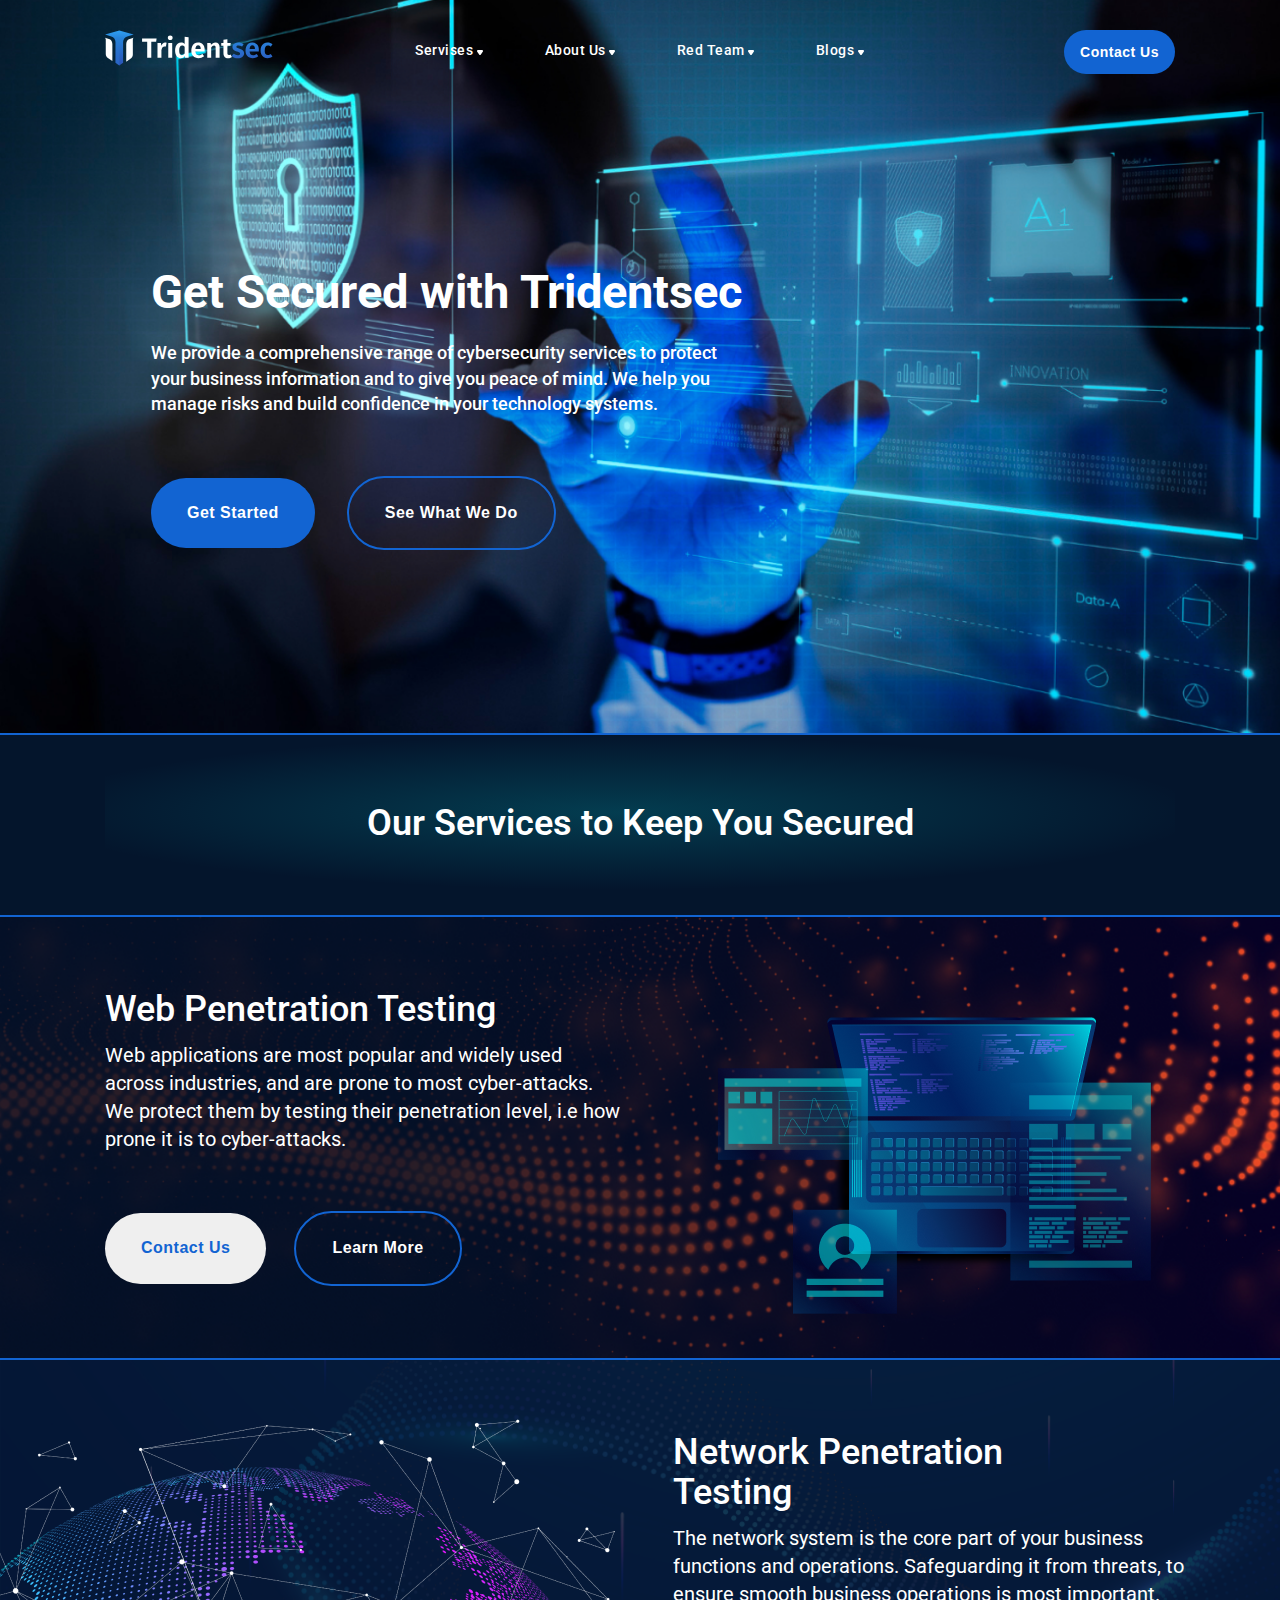
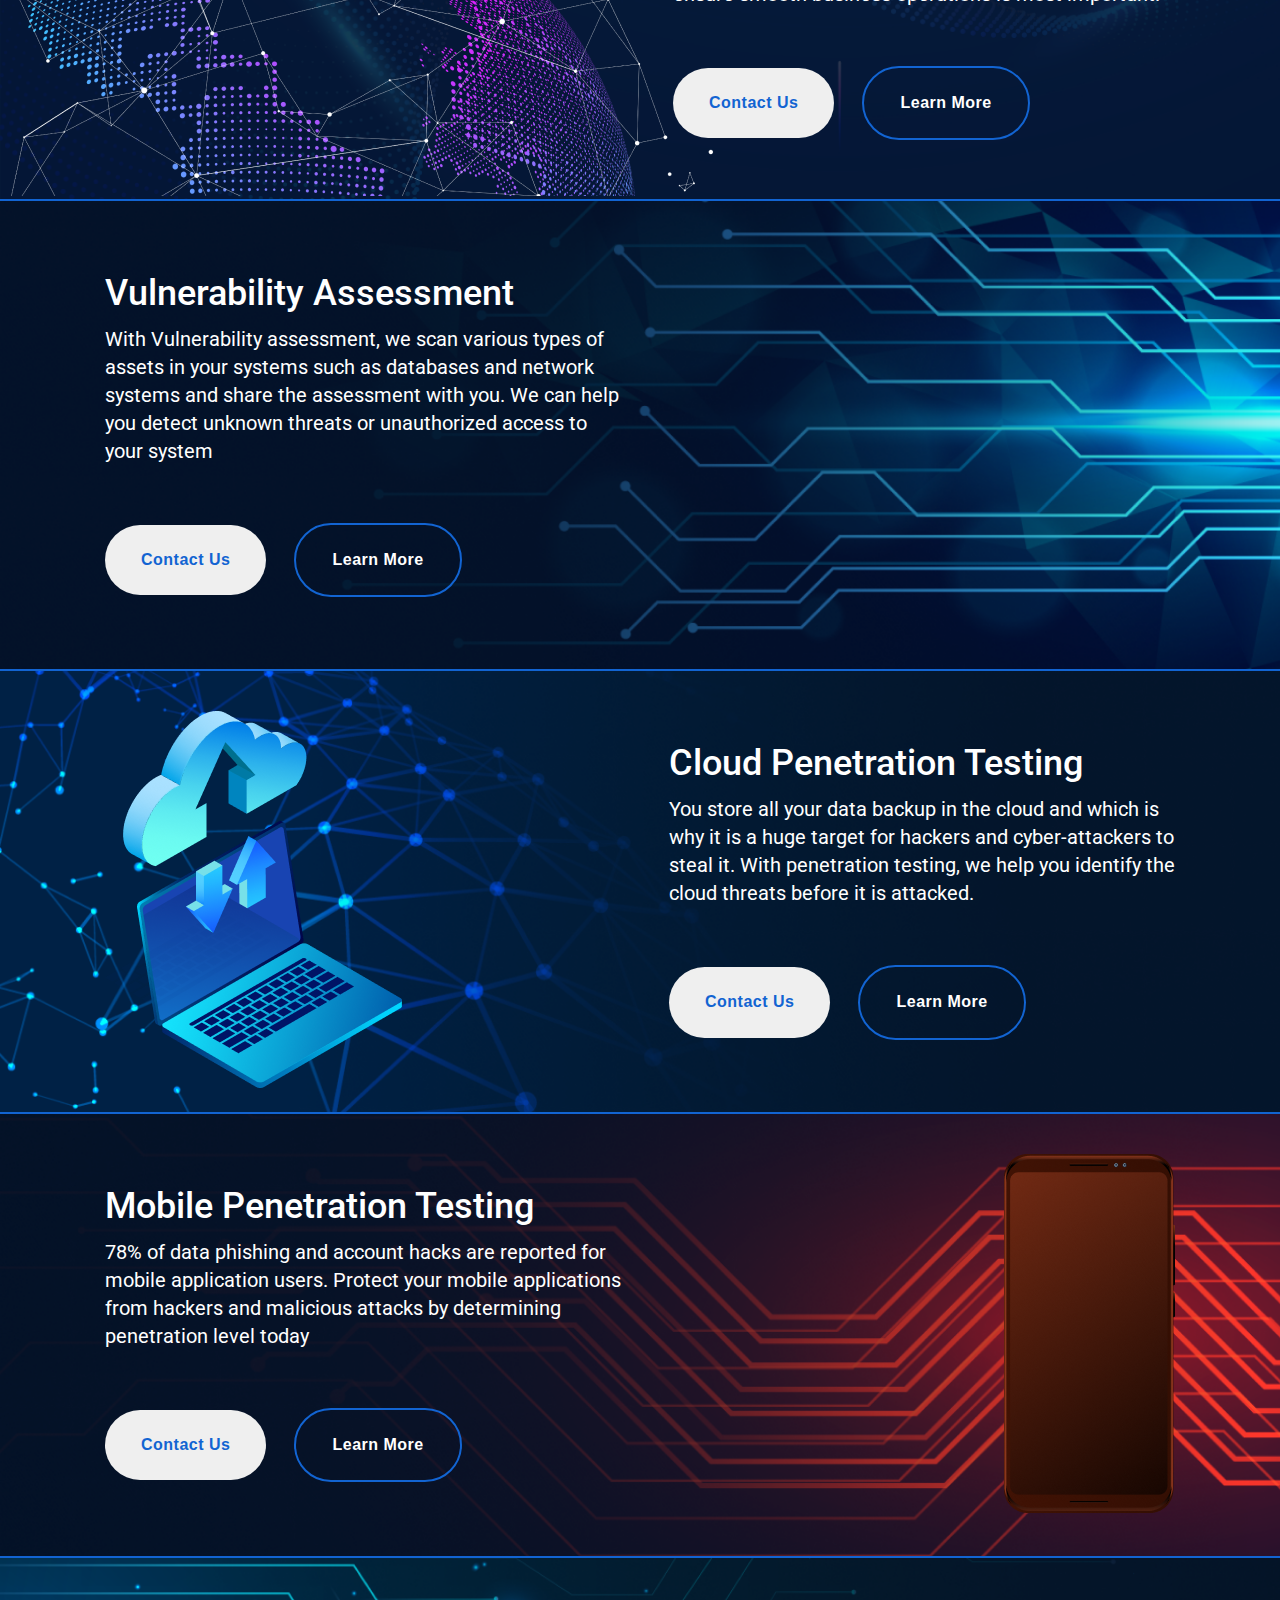
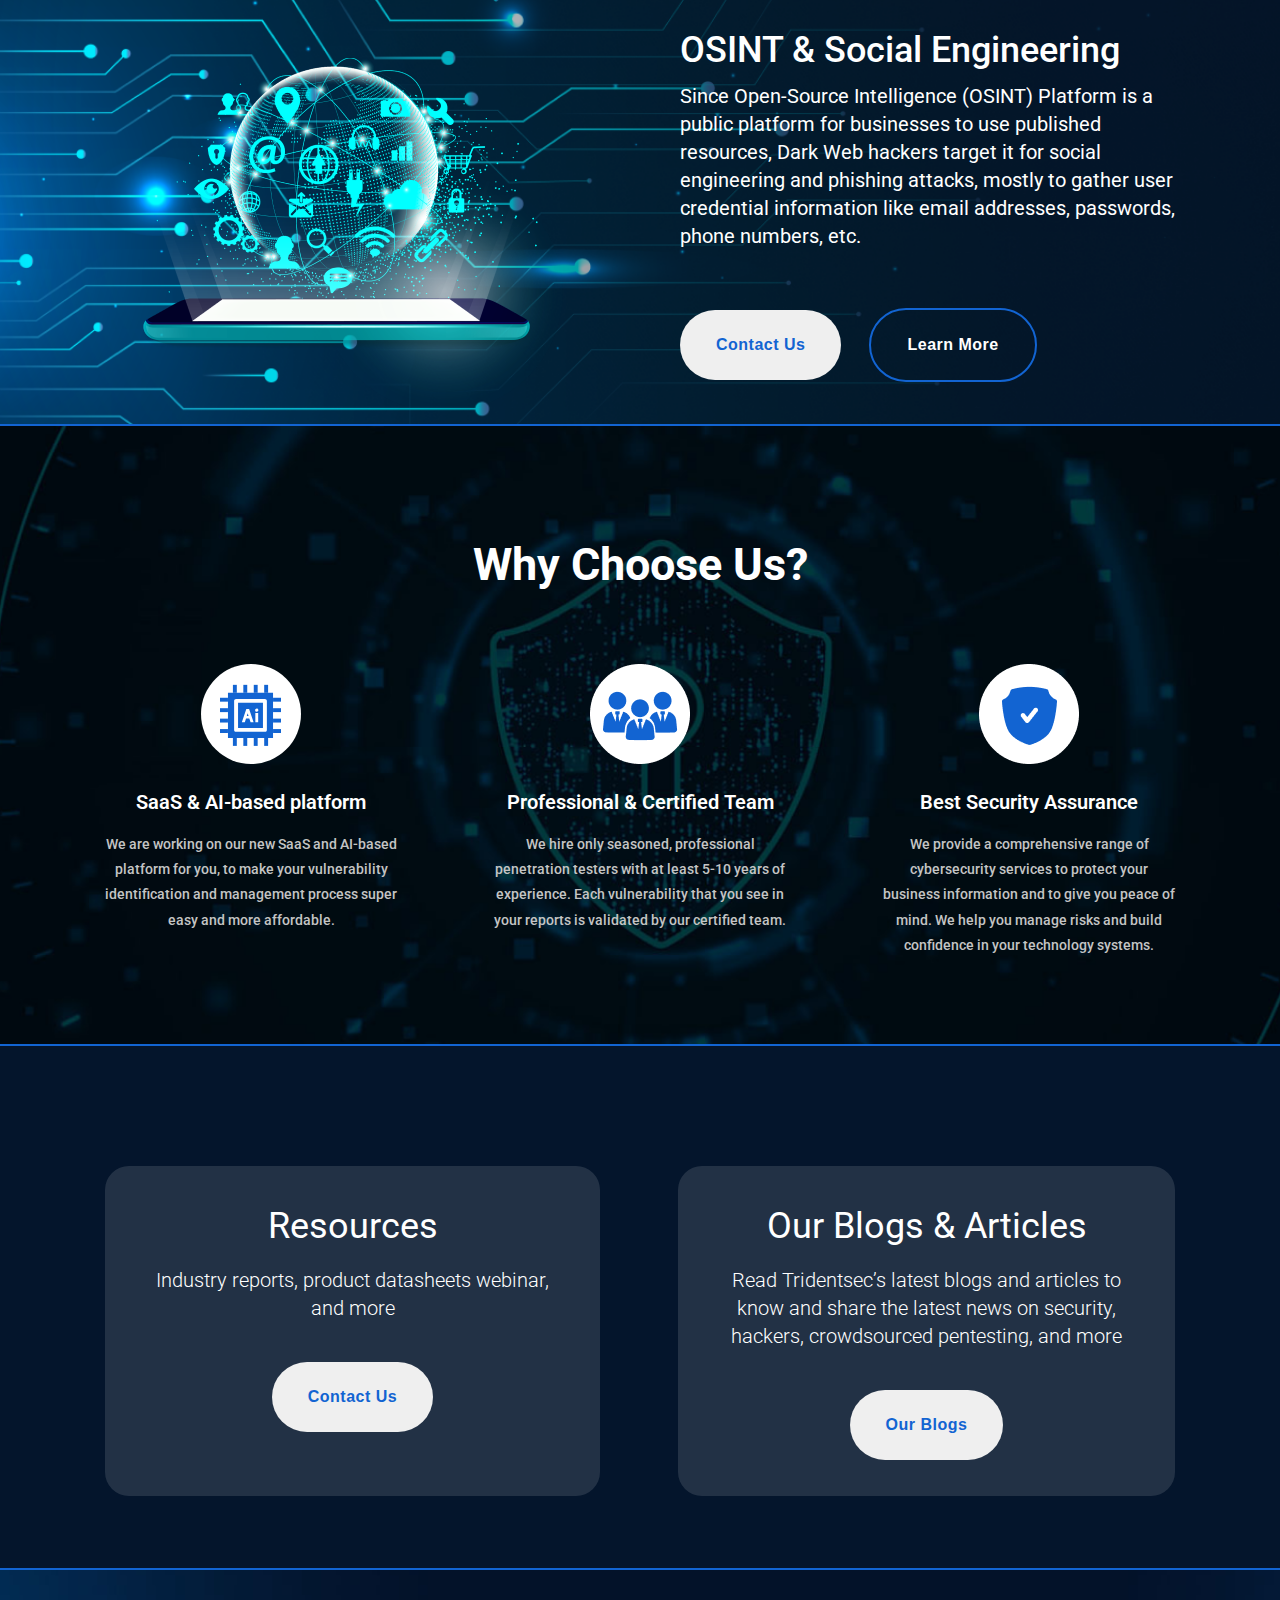
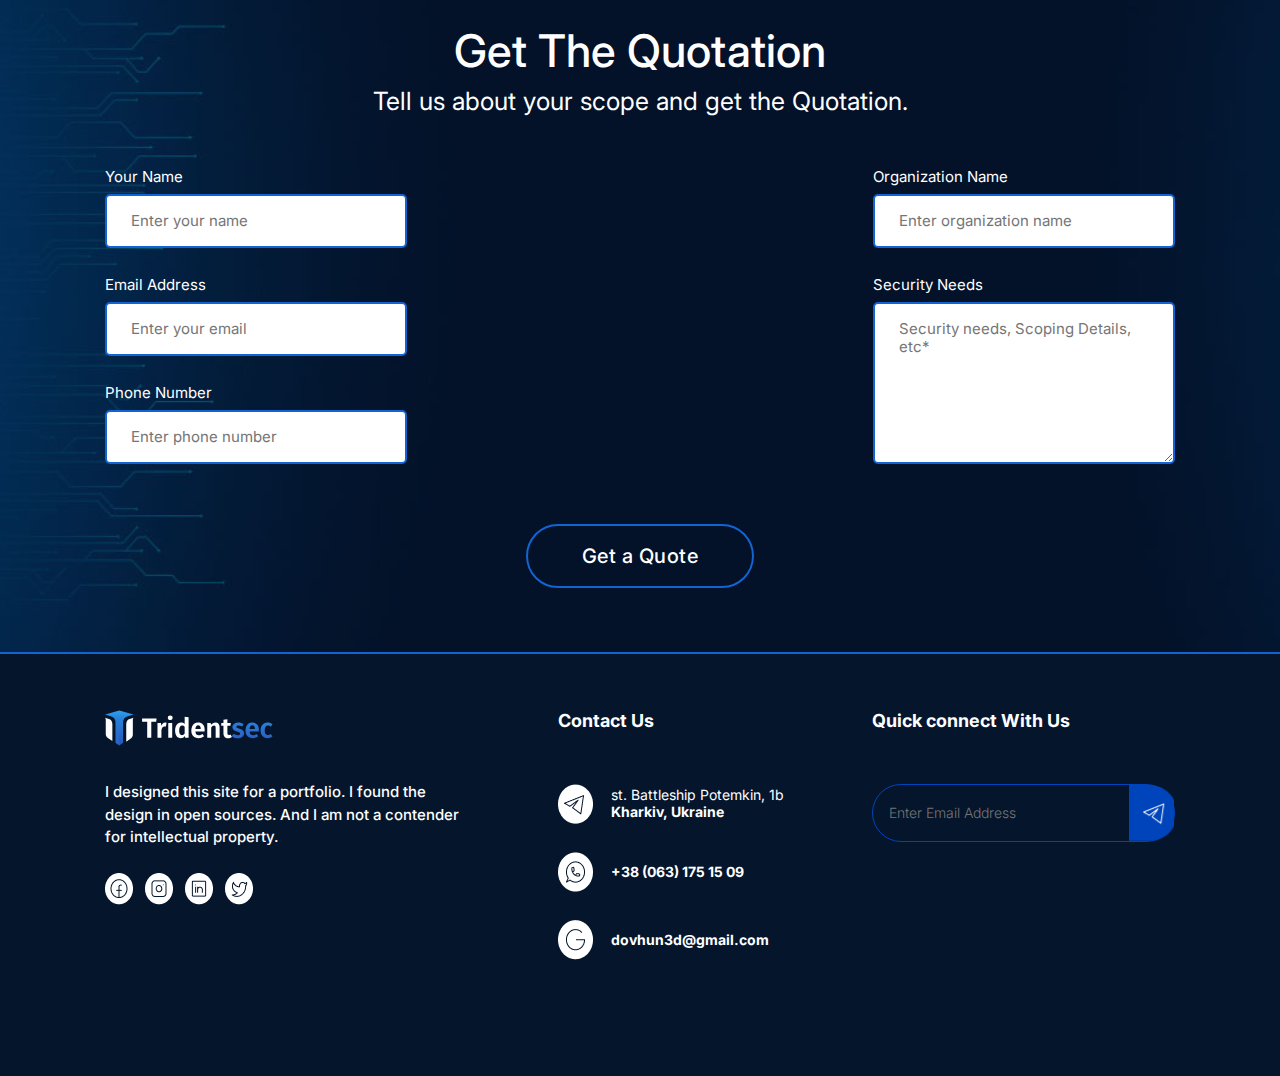
==== index.html @ fb64bbf9 "Add site" ====
<!DOCTYPE html>
<html lang="en">
<head>
    <meta charset="UTF-8">
    <meta http-equiv="X-UA-Compatible" content="IE=edge">
    <meta name="viewport" content="width=device-width, initial-scale=1.0">
    <link rel="preconnect" href="https://fonts.googleapis.com">
    <link rel="preconnect" href="https://fonts.gstatic.com" crossorigin>
    <link href="https://fonts.googleapis.com/css2?family=Inter:wght@500;600;700&family=Roboto:wght@300;400;500&display=swap" rel="stylesheet">    <link rel="stylesheet" href="/css/reset.css">
    <link rel="stylesheet" href="/css/styles.css">
    <title>Tridentsec.io</title>
</head>
<body>
    
    <!-- Maine page container -->
    <section class="main">

        <!-- Header container -->

        <header>

            <!-- logo -->

            <div class="wrapper">

                <a href="/index.html"><img src="/img/logo.svg" alt="logo" class="logo-style"></a>

            </div>

            <!-- Navigation menu -->

            <nav class="navigation">

                        
                <div class="dropdown-container">

                    <a href=" " class="nav-but">Servises
                        <img class="icon-nav" src="/img/icon-nav.svg" alt="icon-nav">
                    </a>

                    <div class="dropdown-menu">

                        <a href="/pages/servises/web-penetration-testing.html">Web Penetration Testing</a>

                        <a href="/pages/servises/mobile-penetration-testing.html">Mobile Penetration Testing</a>

                        <a href="/pages/servises/network-penetration-testing.html">Network Penetration Testing</a>

                        <a href="/pages/servises/cloud-penetration-testing.html">Cloud Penetration Testing</a>
                        
                        <a href="/pages/servises/vulnerability-assessment.html">Vulnerability Assessment</a>

                        <a href="/pages/servises/osint-social-engineering.html">OSINT & Social Engineering</a>

                    </div>

                </div>
                
                <a href="/pages/aboutus.html" class="nav-but">About Us
                    <img src="/img/icon-nav.svg" alt="icon-nav">
                </a>

                <a href="" class="nav-but">Red Team
                    <img src="/img/icon-nav.svg" alt="icon-nav">
                </a>

                <a href="/pages/blog.html" class="nav-but">Blogs
                    <img src="/img/icon-nav.svg" alt="icon-nav">
                </a>

            </nav>

            <!-- Button to connection -->

            <div class="button-header-container">

                <a href="#contact-us"><button class="button-header">Contact Us</button></a>

            </div>    

        </header>


        <!-- Container description + CTO -->

        <div class="main-description-container">

            <h2 class="main-description-title">Get Secured with Tridentsec</h2>

            <p class="main-description">We provide a comprehensive range of cybersecurity services to protect

                <br>

                your business information and to give you peace of mind. We help you

                <br>

                manage risks and build confidence in your technology systems.

            </p>

            <div class="main-description-container-cto">

                <a href="#contact-us"><button class="but-getstarted">Get Started</button></a>

                <a href="/pages/aboutus.html"><button class="but-seeus">See What We Do</button></a>

            </div>

        </div>

    </section>

    <!-- Section with Our Servises -->

    <section class="our-servises">

        <div class="our-servises-title-conteiner">

            <h2 class="our-servises-title">Our Services to Keep You Secured</h2>

        </div>

        <!-- Section about Web Penitration -->

        <div class="os-webpenetration">

            <div class="wp-container">

                <h2 class="wp-title">Web Penetration Testing</h2>

                <p class="wp-description">

                    Web applications are most popular and widely used
                    
                    <br>
                    
                    across industries, and are prone to most cyber-attacks.
                    
                    <br>

                    We protect them by testing their penetration level, i.e how
                    
                    <br>
                    
                    prone it is to cyber-attacks.


                </p>

                <div class="os-buttons">

                    <a href="#contact-us"><button class="os-but-contactus">Contact Us</button></a>
 
                    <a href="/pages/servises/web-penetration-testing.html"><button class="os-but-learnmore">Learn More</button></a>

                </div>

                <div class="wp-image">

                    <img src="/img/wp-image.png" alt="computer">

                </div>

            </div>

        </div>

        <!-- Section about Net Penitration (NP) -->
        <div class="np-section">

            <div class="np-conteiner">

                <div class="np-image">

                    <img src="/img/np-image.png" alt="ciber earth">
    
                </div>

                <div class="np-title-description-but">

                    <h2 class="np-title">Network Penetration <br> Testing</h2>

                    <p class="np-description">

                        The network system is the core part of your business
                        
                        <br>
                        
                        functions and operations. Safeguarding it from threats, to
                        
                        <br>
                        
                        ensure smooth business operations is most important.
                    </p>

                    <div class="os-buttons">

                        <a href="#contact-us"><button class="os-but-contactus">Contact Us</button></a>
    
                        <a href="/pages/servises/network-penetration-testing.html"><button class="os-but-learnmore">Learn More</button></a>

                    </div>
                </div>

            </div>

        </div>

        <!-- Section about Vulnerability Assessment (VA) -->
        <div class="va-section">

            <div class="va-container">

                <div class="va-title-description-but">

                    <h2 class="va-title np-title">Vulnerability Assessment</h2>

                    <p class="va-description np-description">With Vulnerability assessment, we scan various types of
                        
                        <br>
                        
                        assets in your systems such as databases and network
                        
                        <br>
                        
                        systems and share the assessment with you. We can help
                        
                        <br>
                        
                        you detect unknown threats or unauthorized access to
                        
                        <br> your system
                    
                    </p>

                    <div class="os-buttons">

                        <a href="#contact-us"><button class="os-but-contactus">Contact Us</button></a>
    
                        <a href="/pages/servises/vulnerability-assessment.html"><button class="os-but-learnmore">Learn More</button></a>

                    </div>

                </div>

            </div>

        </div>

        <!-- Section about Cloud Penetration Testing (CPT) -->
        <div class="cpt-section">

            <div class="cpt-container">

                <div class="cpt-image">

                    <img src="/img/cpt-image.png" alt="computer">

                </div>

                <div class="cpt-title-description-but">

                    <h2 class="np-title">Cloud Penetration Testing</h2>

                    <p class="np-description">You store all your data backup in the cloud and which is
                        
                        <br>
                        
                        why it is a huge target for hackers and cyber-attackers to
                        
                        <br>
                        
                        steal it. With penetration testing, we help you identify the
                        
                        <br>
                        
                        cloud threats before it is attacked.</p>

                    <div class="os-buttons">

                        <a href="#contact-us"><button class="os-but-contactus">Contact Us</button></a>
    
                        <a href="/pages/servises/cloud-penetration-testing.html"><button class="os-but-learnmore">Learn More</button></a>

                    </div>

                </div>

            </div>

        </div>

        <!-- Section about Mobile Penetration Testing (MPT) -->
        <div class="mpt-section">

            <div class="mpt-container">

                <div class="mpt-title-description-but">

                    <h2 class="np-title">Mobile Penetration Testing</h2>

                    <p class="np-description">78% of data phishing and account hacks are reported for
                        
                        <br>
                        
                        mobile application users. Protect your mobile applications
                        
                        <br>
                        
                        from hackers and malicious attacks by determining
                        
                        <br>
                        
                        penetration level today
                    
                    </p>

                    <div class="os-buttons">

                        <a href="#contact-us"><button class="os-but-contactus">Contact Us</button></a>
    
                        <a href="/pages/servises/mobile-penetration-testing.html"><button class="os-but-learnmore">Learn More</button></a>

                    </div>

                </div>

                <div class="mpt-image">

                    <img src="/img/mpt-image.png" alt="mobile-phone">

                </div>

            </div>

        </div>

        <!-- Section about OSINT & Social Engineering (OSE) -->
        <div class="ose-section">

            <div class="ose-container">

                <div class="ose-image">

                    <img src="/img/ose-image.png" alt="computer-with-ciber-earth">

                </div>

                <div class="ose-title-description-but">

                    <h2 class="np-title">OSINT & Social Engineering</h2>

                    <p class="np-description">Since Open-Source Intelligence (OSINT) Platform is a
                        
                        <br>
                        
                        public platform for businesses to use published
                        
                        <br>
                        
                        resources, Dark Web hackers target it for social
                        
                        <br>
                        
                        engineering and phishing attacks, mostly to gather user
                        
                        <br>
                        
                        credential information like email addresses, passwords,
                        
                        <br>
                        
                        phone numbers, etc.
                    
                    </p>

                    <div class="os-buttons">

                        <a href="#contact-us"><button class="os-but-contactus">Contact Us</button></a>
    
                        <a href="/pages/servises/osint-social-engineering.html"><button class="os-but-learnmore">Learn More</button></a>

                    </div>

                </div>

            </div>

        </div>

        <!-- Section about Why Choose Us? (WCU) -->
        <div class="wcu-section">

            <div class="wcu-title-container">

                <div class="wcu-main-title-container">

                    <h2 class="wcu-title">Why Choose Us?</h2>

                </div>

            </div>

            <div class="wcu-description-container">

                <div class="why-container">

                    <img class="why-image" src="/img/sap-image.svg" alt="chip">

                    <h3 class="why-title">SaaS & AI-based platform</h3>

                    <p class="why-description">We are working on our new SaaS and AI-based
                        
                        <br>
                        
                        platform for you, to make your vulnerability
                        
                        <br>
                        
                        identification and management process super
                        
                        <br>
                        
                        easy and more affordable.
                    
                    </p>

                </div>

                <div class="why-container">

                    <img class="why-image" src="/img/pct-image.png" alt="people">

                    <h3 class="why-title">Professional & Certified Team</h3>

                    <p class="why-description">We hire only seasoned, professional
                        
                        <br>
                        
                        penetration testers with at least 5-10 years of
                        
                        <br>
                        
                        experience. Each vulnerability that you see in
                        
                        <br>
                        
                        your reports is validated by our certified team.
                    
                    </p>

                </div>

                <div class="why-container">

                    <img class="why-image" src="/img/bsa-image.png" alt="shield">

                    <h3 class="why-title">Best Security Assurance</h3>

                    <p class="why-description">We provide a comprehensive range of
                        
                        <br>
                        
                        cybersecurity services to protect your
                        
                        <br>
                        
                        business information and to give you peace of
                        
                        <br> mind. We help you manage risks and build
                        
                        <br>
                        
                        confidence in your technology systems.
                    
                    </p>

                </div>

            </div>

        </div>

        <!-- Section with Resources and Our Blogs & Articles (RO) -->
        <div class="section-with-ro">

            <div class="resourse-container">

                <h3 class="resource-title">Resources</h3>

                <p class="resource-description">
                    
                    Industry reports, product datasheets webinar,
                    
                    <br>
                    
                    and more
                
                </p>

                <a href="#contact-us"><button class="resource-but">Contact Us</button></a>

            </div>

            <div class="blog-container">

                <h3 class="resource-title">Our Blogs & Articles</h3>

                <p class="resource-description">
                    
                    Read Tridentsec’s latest blogs and articles to
                    
                    <br>
                    
                    know and share the latest news on security,
                    
                    <br>
                    
                    hackers, crowdsourced pentesting, and more
                
                </p>

                <a href="/pages/blog.html"><button class="resource-but">Our Blogs</button></a>

            </div>

        </div>

        <!-- Section sixth (with title and form) -->
        <div class="sixth-page" id="contact-us">

            <div class="title-form-container">

                <div class="title-description-container">

                    <h2 class="title-sixth-page">Get The Quotation</h2>

                    <p class="description-sixth-page">

                        Tell us about your scope and get the Quotation.

                    </p>

                </div>

                <form action="#" class="form-container">

                    <div class="column-container">

                        <div class="input-container">

                            <label for="name">Your Name</label>

                            <input class="input-form" type="text" id="name" placeholder="Enter your name">

                        </div>

                        <div class="input-container">
                            
                            <label for="email">Email Address</label>

                            <input class="input-form" type="email" id="email" placeholder="Enter your email">

                        </div>

                        <div class="input-container">
                            
                            <label for="phone">Phone Number</label>

                            <input class="input-form" type="tel" id="phone" placeholder="Enter phone number">

                        </div>

                    </div>

                    <div class="column-container">

                        <div class="input-container">

                            <label for="name-organization">Organization Name </label>

                            <input class="input-form" type="text" id="name-organization" placeholder="Enter organization name ">

                        </div>

                        <div class="input-container">

                            <label for="security-needs">Security Needs </label>

                            <textarea name="text-area" id="security-needs" cols="30" rows="7" placeholder="Security needs, Scoping Details, etc*"></textarea>

                        </div>

                    </div>  

                </form>

                <button class="quote-but">Get a Quote</button>

            </div>

        </div>

        <!-- Section with Footer -->
        <footer>

            <div class="section-footer">

                <div class="logo-container">

                    <img src="/img/logo.svg" alt="logo">

                    <p class="logo-description">
                            
                        I designed this site for a portfolio. I found the design in open sources. And I am not a contender for intellectual property.
                        
                    </p>

                    <div class="social-media">

                        <a href="https://www.instagram.com/gretoq" ><img class="sm-imag" src="/img/facebook.png" alt="facebook"></a>

                        <a href="https://www.instagram.com/gretoq" ><img class="sm-imag" src="/img/instagram.png" alt="instagram"></a>

                        <a href="https://www.linkedin.com/in/artem-dovhun-2aa68b236"><img class="sm-imag" src="/img/linkedin.png" alt="linkedin"></a>
                        
                        <a href="https://www.instagram.com/gretoq" ><img class="sm-imag" src="/img/twitter.png" alt="twitter"></a>

                    </div>

                </div>

                <div class="contactus-container">

                    <h4 class="contactus-container">Contact Us</h4>

                    <div class="paperplane-container">

                        <img src="/img/paper-plane-image.png" alt="paper-plane">

                        <div class="paperplane-description">

                            <h5 class="address1">st. Battleship Potemkin, 1b</h5>

                            <h6 class="address2">Kharkiv, Ukraine</h6>

                        </div>

                    </div>

                    <div class="cellphone-description">

                        <img src="/img/cellphone-image.png" alt="cell-phone">

                        <a href="tel:+380631751509" class="contact-tel">+38 (063) 175 15 09</a>

                    </div>

                    <div class="email-description">

                        <img src="/img/google-image.png" alt="google-image">

                        <a href="mailto:dovhun3d@gmail.com" class="contact-email">dovhun3d@gmail.com</a>
                            
                    </div>
                        
                </div>

                <div class="quick-container">

                    <h4 class="quick-title">Quick connect With Us</h4>
                    
                    <div class="form-quick-email">

                        <input class="quick-email-input" type="email" name="quick-email" placeholder="Enter Email Address">

                        <input type="submit" value="" class="quick-email-input-image">

                    </div>
                        

                </div>

            </div>

        </footer>

    </section>

</body>
</html>
---- css/styles.css ----
/* Body Styles */

body {
    font-family: 'Inter', sans-serif;
    font-family: 'Roboto', sans-serif;
    background: #04152C;
}

body::-webkit-scrollbar { 
    display: none;
}

a {
    text-decoration: none;
}

/* Section Styles */

.main {
    background-image: url(/img/background-header.png);
    height: 100%;
    background-repeat: no-repeat;
    background-size: cover;
    position: relative;
}

/* ////////////////////////////// */

/* Header Styles */

header {
    display: flex;
    flex-direction: row;
    justify-content: space-between;
    width: 1070px;
    margin: 0 auto;
    padding-top: 30px;
}

.logo-style:hover {
    background-color: rgba(7, 86, 177, 0.2);
    border-radius: 8px;
    box-shadow: 0 0 20px rgba(7, 86, 177, 0.5);
}

.button-header {
    padding: 12px 16px;
    border-radius: 48px;
    background: #1264D2;
    font-style: normal;
    font-weight: 700;
    font-size: 14px;
    line-height: 20px;
    letter-spacing: 0.5px;
    font-feature-settings: 'salt' on, 'liga' off;
    color: #FFFFFF;
    cursor: pointer;
}

.button-header:hover {
    box-shadow: 0 0 20px rgba(7, 86, 177, 0.5);
}

/* Navigation Styles */
.dropdown-container {
    display: inline-block;
    position: relative;
}

.dropdown-menu {
    display: none;
    position: absolute;
    background-color: rgba(7, 86, 177, 0.5);;
    width: 220px;
    overflow: auto;
    box-shadow: 0px 10px 10px 0px rgba(0,0,0,0.4);
}

.dropdown-container:hover .dropdown-menu {
    display: block;
}

.dropdown-menu a {
    display: block;
    font-family: 'Inter';
    font-style: normal;
    font-weight: 500;
    font-size: 14px;
    line-height: 20px;
    letter-spacing: 0.5px;
    font-feature-settings: 'salt' on, 'liga' off;
    color: rgb(255, 255, 255);
    padding: 7px;
}

.dropdown-menu a:hover {
    box-shadow: 0 0 20px rgba(7, 86, 177, 0.5);
    background-color: #040b16;
}

.navigation {
    padding-top: 10px;
}

/* style navigation buttons */
.nav-but {
    text-decoration: none;
}

.nav-but:hover {
    background-color: rgba(7, 86, 177, 0.2);
    border-radius: 8px;
    box-shadow: 0 0 20px rgba(7, 86, 177, 0.5);
}

.nav-but {
    margin-right: 58px;
    font-weight: 500;
    font-size: 14px;
    line-height: 20px;
    letter-spacing: 0.5px;
    font-feature-settings: 'salt' on, 'liga' off;
    color: #FFFFFF;
}

/* ////////////////////////////// */
/* Container description + CTO */

.main-description-container {
    padding-top: 190px;
    padding-left: 92px;
    padding-bottom: 183px;
    width: 1070px;
    margin: 0 auto;
}

.main-description-title {
    font-style: normal;
    font-weight: 700;
    font-size: 47px;
    line-height: 120%;
    color: #FFFFFF;
}

.main-description {
    margin-top: 20px;
    margin-bottom: 60px;
    font-style: normal;
    font-weight: 500;
    font-size: 18px;
    line-height: 140%;
    color: #FFFFFF;
}

/* CTO buttons */
.but-seeus:hover {
    box-shadow: 0 0 20px rgba(7, 86, 177, 0.5);
}

.but-getstarted:hover {
    box-shadow: 0 0 20px rgba(7, 86, 177, 0.5);
}

.but-getstarted {
    padding: 24px 36px;
    border-radius: 70px;
    font-style: normal;
    font-weight: 700;
    font-size: 16px;
    line-height: 140%;
    letter-spacing: 0.5px;
    font-feature-settings: 'salt' on, 'liga' off;
    color: #FFFFFF;
    background: #1264D2;
    margin-right: 28px;
    cursor: pointer;
}

.but-seeus {
    padding: 24px 36px;
    border-radius: 70px;
    font-style: normal;
    font-weight: 700;
    font-size: 16px;
    line-height: 140%;
    letter-spacing: 0.5px;
    font-feature-settings: 'salt' on, 'liga' off;
    color: #FFFFFF;
    border: 2px solid #1264D2;
    background: none;
    cursor: pointer;

}

/* ////////////////////// */
/* Section with Our Servises */

/* Main container with Our Servises */
.our-servises {
    display: flex;
    flex-direction: column;
    border-top: 2px solid #1264D2;

}

/* Conteiner with title Our Servises */
.our-servises-title-conteiner {
    display: flex;
    flex-direction: column;
    justify-content: center;
    align-items: center;
    width: 1070px;
    margin: 0 auto;
    background: radial-gradient(54.92% 43.02% at 47.85% 43.02%, rgba(1, 242, 244, 0.18) 0%, rgba(1, 242, 244, 0) 100%);
}

/* Style Title Our Servises */
.our-servises-title {
    padding-top: 64px;
    padding-bottom: 68px;
    font-style: normal;
    font-weight: 600;
    font-size: 36px;
    line-height: 48px;
    color: #FFFFFF;
    align-self: center;
}

/* /// */
/* Conteiner about Web Penetration */
.os-webpenetration {
    background-image: url(/img/wp-background.png);
    height: 100%;
    background-repeat: no-repeat;
    background-size: cover;
    display: flex;
    flex-direction: row;
    border-top: 2px solid #1264D2;
    border-bottom: 2px solid #1264D2;

    
}

/* Conteiner with title, description, buttons 'Web penetrarion'(WP) */
.wp-container {
    width: 1070px;
    margin: 0 auto;
    padding: 72px;
    position: relative;
}

/* Style title WP */
.wp-title {
    font-style: normal;
    font-weight: 500;
    font-size: 36px;
    line-height: 40px;
    color: #FFFFFF;
    margin-bottom: 12px;
}

/* Style desription WP */
.wp-description {
    font-style: normal;
    font-weight: 400;
    font-size: 20px;
    line-height: 140%;
    font-feature-settings: 'salt' on, 'liga' off;
    color: #FFFFFF;
    margin-bottom: 58px;
}

/* Conteiner with buttons OS */
/* Style button 'Contact Us' */
.os-but-contactus {
    font-style: normal;
    font-weight: 700;
    font-size: 16px;
    line-height: 140%;
    letter-spacing: 0.5px;
    font-feature-settings: 'salt' on, 'liga' off;
    color: #1264D2;
    padding: 24px 36px;
    border-radius: 70px;
    margin-right: 24px;
    cursor: pointer;
}

.os-but-contactus:hover {
    box-shadow: 0 0 20px rgba(7, 86, 177, 0.5);
}

/* Style button 'Learn more' */
.os-but-learnmore {
    font-style: normal;
    font-weight: 700;
    font-size: 16px;
    line-height: 140%;
    letter-spacing: 0.5px;
    font-feature-settings: 'salt' on, 'liga' off;
    color: #FFFFFF;
    border: 2px solid #1264D2;
    border-radius: 70px;
    padding: 24px 36px;
    background: none;
    cursor: pointer;
}

.os-but-learnmore:hover {
    box-shadow: 0 0 20px rgba(7, 86, 177, 0.5);
}

/* Conteiner for image WP */
.wp-image {
    position: absolute;
    top: 100px;
    right: 96px;
}

/* /// */
/* Conteiner about Network Penetration */
.np-section {
    background-image: url(/img/np-background.png);
    height: 100%;
    background-repeat: no-repeat;
    background-size: cover;
    position: relative;
    border-bottom: 2px solid #1264D2;
    
}

/* Conteiner with image, title, description, buttons 'Network penetrarion'(NP) */
.np-conteiner {
    width: 1280px;
    margin: 0 auto;
    position: relative;
}

/* Conteiner with title, description, buttons 'Network penetrarion'(NP) */
.np-title-description-but {
    position: absolute;
    right: 0%;
    top: 0%;
    padding-top: 72px;
    padding-right: 96px;
    padding-bottom: 82px;

}

/* Container with image NP */
.np-image {
    top: 0%;
    left: 0%;
}

/* Style title NP */
.np-title {
    font-style: normal;
    font-weight: 500;
    font-size: 36px;
    line-height: 40px;
    color: #FFFFFF;
    margin-bottom: 12px;
}

/* Style desription WP */
.np-description {
    font-style: normal;
    font-weight: 400;
    font-size: 20px;
    line-height: 140%;
    font-feature-settings: 'salt' on, 'liga' off;
    color: #FFFFFF;
    margin-bottom: 58px;
}


/* /// */
/* Section about Vulnerability Assessment (VA) */

.va-section {
    background-image: url(/img/va-background.png);
    background-size: cover;
    background-repeat: no-repeat;
    height: 100%;
    border-bottom: 2px solid #1264D2;
}

.va-container {
    width: 1070px;
    margin: 0 auto;
    padding-top: 72px;
    padding-bottom: 72px;
}


/* /// */
/* Section about Cloud Penetration Testing (CPT) */
.cpt-section {
    background-image: url(/img/cpt-background.png);
    background-size: cover;
    background-repeat: no-repeat;
    height: 100%;
    border-bottom: 2px solid #1264D2;
}

.cpt-container {
    width: 1070px;
    margin: 0 auto;
    display: flex;
    flex-direction: row;
    justify-content: space-between;
}

.cpt-title-description-but {
    padding-top: 72px;
    padding-bottom: 72px;
}

.cpt-image {
    padding-top: 40px;
}

/* /// */
/* Section about Mobile Penetration Testing (MPT) */
.mpt-section {
    background-image: url(/img/mpt-background.png);
    background-size: cover;
    background-repeat: no-repeat;
    height: 100%;
    border-bottom: 2px solid #1264D2;
}

.mpt-container {
    width: 1070px;
    margin: 0 auto;
    display: flex;
    flex-direction: row;
    justify-content: space-between;
}

.mpt-title-description-but {
    padding: 72px 0;
}

.mpt-image {
    padding: 40px 0;
}

/* /// */
/* Section about OSINT & Social Engineering (OSE) */
.ose-section {
    background-image: url(/img/ose-background.png);
    background-size: cover;
    background-repeat: no-repeat;
    height: 100%;
    border-bottom: 2px solid #1264D2;
    
}

.ose-container {
    width: 1070px;
    margin: 0 auto;
    display: flex;
    flex-direction: row;
    justify-content: space-between;
}

.ose-image {
    padding-top: 100px;
}

.ose-title-description-but{
    padding: 72px 0 42px 0;
}

/* ///////////// */
/* Section about Why Choose Us? (WCU) */
.wcu-section {
    background-image: url(/img/wcu-background.png);
    background-size: cover;
    background-repeat: no-repeat;
    height: 100%;
    border-bottom: 2px solid #1264D2;
}

.wcu-title-container {
    /* border-top: 2px solid #1264D2; */
    width: 1070px;
    margin: 0 auto;
    display: flex;
    flex-direction: row;
    justify-content: center;
}

.wcu-main-title-container {
    padding-top: 112px;
    padding-bottom: 72px;
}

.wcu-title {
    font-style: normal;
    font-weight: 700;
    font-size: 45px;
    line-height: 120%;
    color: #FFFFFF;
}

.wcu-description-container {
    width: 1070px;
    margin: 0 auto;
    display: flex;
    flex-direction: row;
    justify-content: space-between;
}


.why-title {
    font-style: normal;
    font-weight: 600;
    font-size: 20px;
    line-height: 180%;
    text-align: center;
    color: #FFFFFF;
    padding-bottom: 12px;
}

.why-description {
    font-style: normal;
    font-weight: 500;
    font-size: 14px;
    line-height: 180%;
    text-align: center;
    color: #C4C4C4;
    padding-bottom: 86px;
}

.why-image {
    display: block;
    margin: 0 auto;
    padding-bottom: 20px;
}

/* ////////////// */
/* Section with Resources and Our Blogs & Articles (RO) */
.section-with-ro {
    width: 1070px;
    margin: 0 auto;
    display: flex;
    flex-direction: row;
    justify-content: space-between;
    padding-top: 120px;
    padding-bottom: 72px;
}

.resourse-container {
    padding: 36px 51px 64px 51px;
    background: rgba(255, 255, 255, 0.12);
    border-radius: 24px;

}

.blog-container {
    padding: 36px 53px;
    background: rgba(255, 255, 255, 0.12);
    border-radius: 24px;
}

.resource-title {
    font-style: normal;
    font-weight: 400;
    font-size: 36px;
    line-height: 48px;
    color: #FFFFFF;
    text-align: center;
    padding-bottom: 16px;
}

.resource-description {
    font-style: normal;
    font-weight: 300;
    font-size: 20px;
    line-height: 140%;
    text-align: center;
    color: #FFFFFF;
    padding-bottom: 40px;
}

.resource-but {
    font-style: normal;
    font-weight: 700;
    font-size: 16px;
    line-height: 140%;
    letter-spacing: 0.5px;
    font-feature-settings: 'salt' on, 'liga' off;
    color: #1264D2;
    padding: 24px 36px;
    border-radius: 70px;
    margin-right: 24px;
    display: block;
    margin: 0 auto;
    cursor: pointer;
}

.resource-but:hover {
    box-shadow: 0 0 20px rgba(7, 86, 177, 0.5);
}

/* ///////////////////////// */
/* Section with Form */
/* /////////////////////////////// */
.sixth-page {
    background-image: url(/img/cloud-penetration-testing/3p-background.svg);
    background-size: cover;
    background-repeat: no-repeat;
    height: 100%;
    border-bottom: 2px solid #1264D2;
    border-top: 2px solid #1264D2;
}

/* Style title form container */
.title-form-container {
    width: 1070px;
    margin: 0 auto;
    display: flex;
    flex-direction: column;
    justify-content: center;
    align-items: center;
    padding-bottom: 64px;
}

/* style container with title and description */
.title-description-container {
    padding-top: 54px;
    padding-bottom: 16px;
}

.title-sixth-page {
    font-family: 'Inter';
    font-style: normal;
    font-weight: 500;
    font-size: 45px;
    line-height: 120%;
    color: #FFFFFF;
    padding-bottom: 8px;
    text-align: center;
}

.description-sixth-page {
    font-family: 'Inter';
    font-style: normal;
    font-weight: 400;
    font-size: 25px;
    line-height: 120%;
    color: #FFFFFF;
    text-align: center;
    padding-bottom: 36px;
}

/* style container with form */
.form-container {
    width: 1070px;
    margin: 0 auto;
    display: flex;
    flex-direction: row;
    justify-content: space-between;
    padding-bottom: 32px;
    
}

/* style container with left part of form */
.column-container {
    display: flex;
    flex-direction: column;
    justify-content: flex-start;
}

/* style container for evryone input field */
.input-container {
    display: flex;
    flex-direction: column;
    justify-content: flex-start;
}

/* style label inside form */
label {
    font-family: 'Inter';
    font-style: normal;
    font-weight: 400;
    font-size: 15px;
    line-height: 120%;
    color: #FFFFFF;
    margin-bottom: 8px;
}

/* style input inside form */
.input-form {
    background: #FFFFFF;
    border: 2px solid #1264D2;
    border-radius: 5px;
    padding: 16px 24px;
    width: 250px;
    margin-bottom: 28px;
    transition: width 0.4s ease-in-out;
    font-family: 'Inter';
    font-style: normal;
    font-weight: 400;
    font-size: 15px;
    line-height: 120%;
    color: #000000;
}

.input-form:focus {
    width: 450px;
}

.input-form:hover {
    box-shadow: 0 0 20px rgba(7, 86, 177, 0.5);
}

/* style textarea inside form container */
textarea {
    background: #FFFFFF;
    border: 2px solid #1264D2;
    border-radius: 5px;
    width: 250px;
    padding: 16px 24px;
    font-family: 'Inter';
    font-style: normal;
    font-weight: 400;
    font-size: 15px;
    line-height: 120%;
    color: #FFFFFF;
    transition: width 0.4s ease-in-out;

}

textarea:focus {
    width: 450px;

}

textarea:hover {
    box-shadow: 0 0 20px rgba(7, 86, 177, 0.5);
}

/* style button Get a Quote */
.quote-but {
    font-family: 'Inter';
    font-style: normal;
    font-weight: 500;
    font-size: 20px;
    line-height: 140%;
    letter-spacing: 0.5px;
    color: #FFFFFF;
    border: 2px solid #1264D2;
    border-radius: 150px;
    padding: 16px 54px;
    background: none;
    cursor: pointer;
}

.quote-but:hover {
    background-color: rgba(7, 86, 177, 0.2);
    box-shadow: 0 0 20px rgba(7, 86, 177, 0.5);
}


/* ////////////// */
/* Section footer */
footer {
    background: #04152C;
}

.section-footer {
    padding-top: 56px;
    padding-bottom: 64px;
    width: 1070px;
    margin: 0 auto;
    display: flex;
    flex-direction: row;
    justify-content: space-between;
}

.logo-description {
    width: 365px;
    margin-top: 32px;
    margin-bottom: 24px;
    font-family: 'Inter';
    font-style: normal;
    font-weight: 500;
    font-size: 15px;
    line-height: 150%;
    color: #FFFFFF;
}

.social-media {
    display: flex;
    flex-direction: row;
    justify-content: flex-start;
}

.sm-imag {
    margin-right: 12px;
}

.sm-imag:hover {
    box-shadow: 0px 0 20px rgba(7, 86, 177, 0.5);
}


.contactus-container {
    font-family: 'Inter';
    font-style: normal;
    font-weight: 700;
    font-size: 18px;
    line-height: 120%;
    color: #FFFFFF;
    padding-bottom: 52px;
}

.paperplane-container {
    display: flex;
    flex-direction: row;
    align-items: center;
}

.paperplane-description {
    display: flex;
    flex-direction: column;
    margin-left: 18px;
}

.address1 {
    font-family: 'Inter';
    font-style: normal;
    font-weight: 400;
    font-size: 14px;
    line-height: 120%;
    color: #FFFFFF;
}

.address2 {
    font-family: 'Inter';
    font-style: normal;
    font-weight: 700;
    font-size: 14px;
    line-height: 120%;
    color: #FFFFFF;
}

.cellphone-description {
    display: flex;
    flex-direction: row;
    align-items: center;
    margin-top: 28px;
}

.contact-tel {
    font-family: 'Inter';
    font-style: normal;
    font-weight: 700;
    font-size: 14px;
    line-height: 120%;
    color: #FFFFFF;
    margin-left: 18px;
}

.contact-tel:hover {
    box-shadow: 0 0 20px rgba(7, 86, 177, 0.5);
}

.email-description {
    display: flex;
    flex-direction: row;
    align-items: center;
    margin-top: 28px;
}

.contact-email {
    font-family: 'Inter';
    font-style: normal;
    font-weight: 700;
    font-size: 14px;
    line-height: 120%;
    color: #FFFFFF;
    margin-left: 18px;
}

.contact-email:hover {
    box-shadow: 0 0 20px rgba(7, 86, 177, 0.5);
}


.quick-container {
    display: flex;
    flex-direction: column;
}

.quick-title {
    font-family: 'Inter';
    font-style: normal;
    font-weight: 700;
    font-size: 18px;
    line-height: 120%;
    color: #FFFFFF;
    margin-bottom: 52px;
}

.form-quick-email {
    width: 301px;
    border: 1px solid #0044BB;
    border-radius: 50px;
    /* min-height: 20px; */
    display: flex;
    flex-direction: row;
    align-items: center;
    background: none;
}

.form-quick-email:hover {
    box-shadow: 0 0 20px rgba(7, 86, 177, 0.5);
}

.quick-email-input {
    border: none;
    outline: none;
    -webkit-appearance: none;
    width: 247px;
    vertical-align: middle;
    background: none;
    padding: 16px;
    font-family: 'Inter';
    font-style: normal;
    font-weight: 300;
    font-size: 14px;
    line-height: 120%;
    color: rgb(255, 255, 255);
}

.quick-email-input-image {
    border: none;
    width: 48px;
    height: 55.76px;
    background-image: url(/img/quick-image-button.png);
    background-size: cover;
    background-repeat: no-repeat;
    background-color: rgba(255, 255, 255, 0.0001);
    cursor: pointer;
}

.quick-email-input-image:hover {
    box-shadow: 0 0 20px rgba(7, 86, 177, 0.5);
}
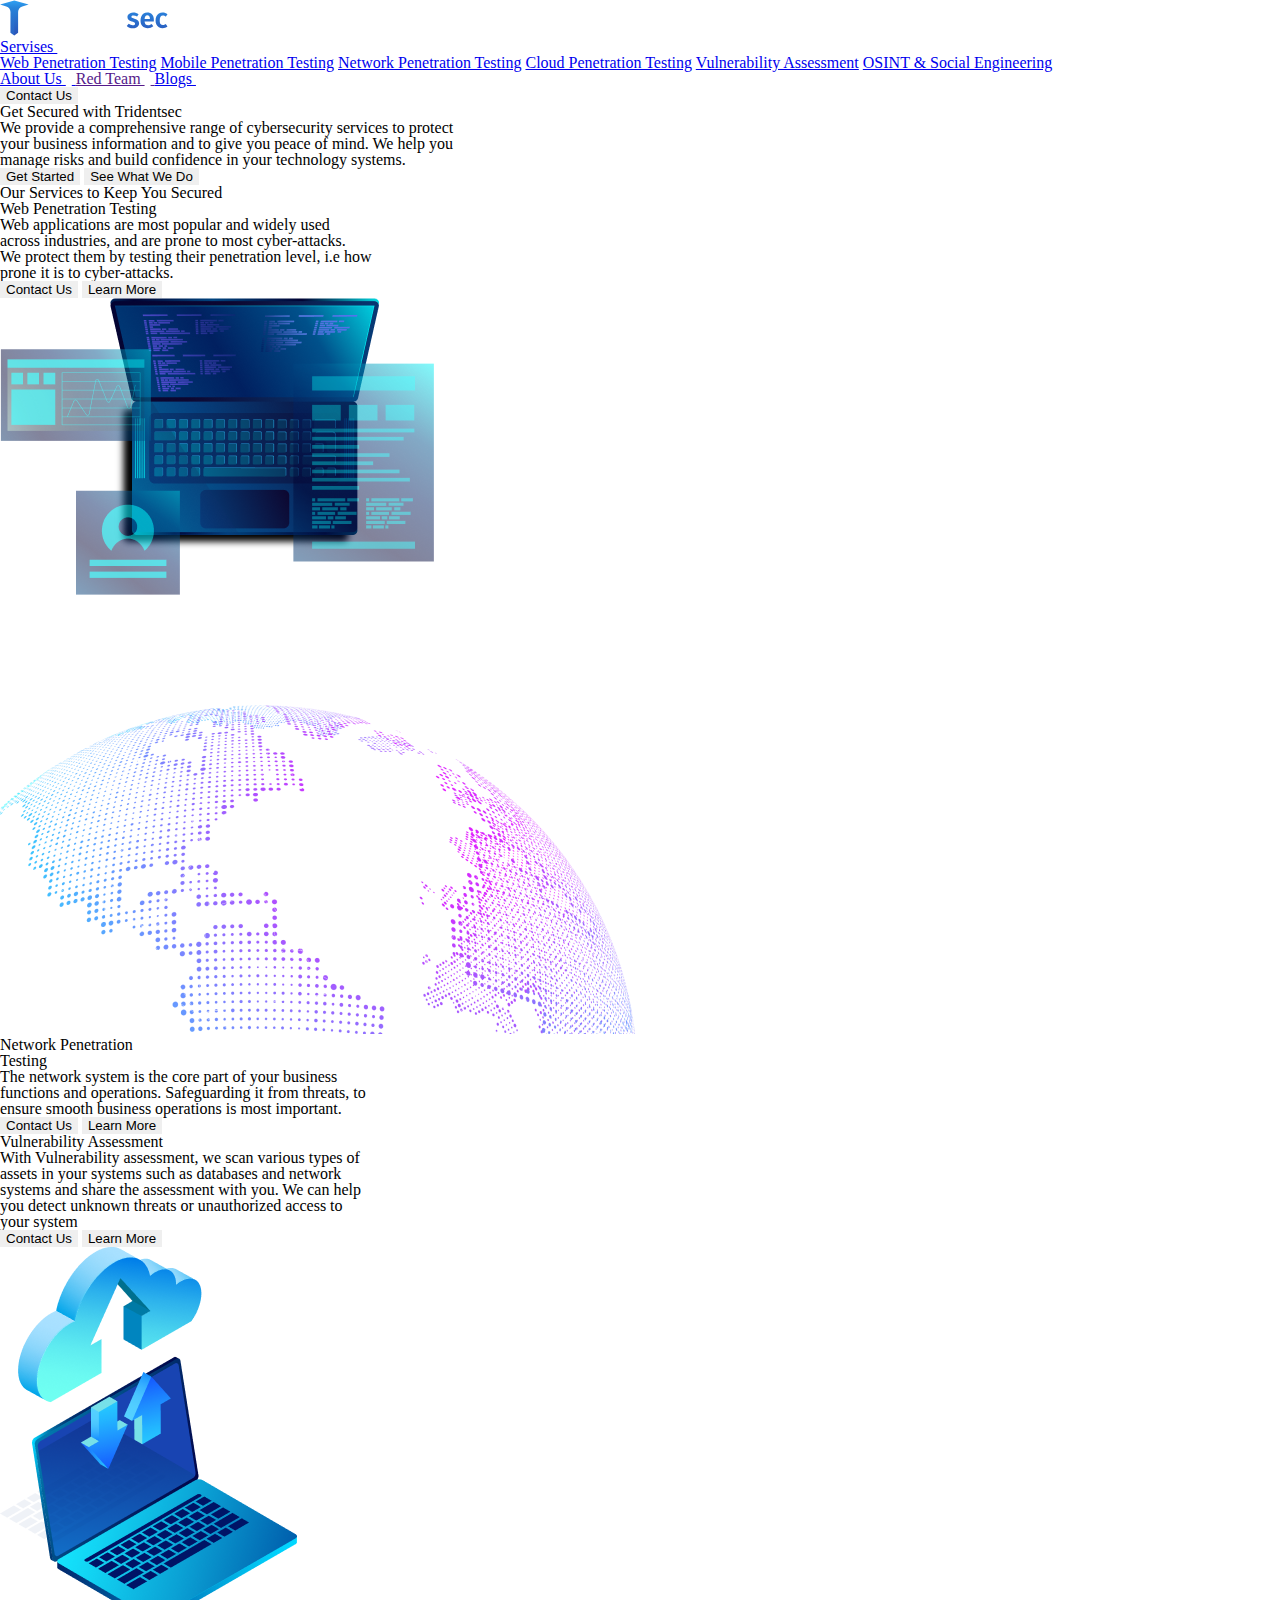
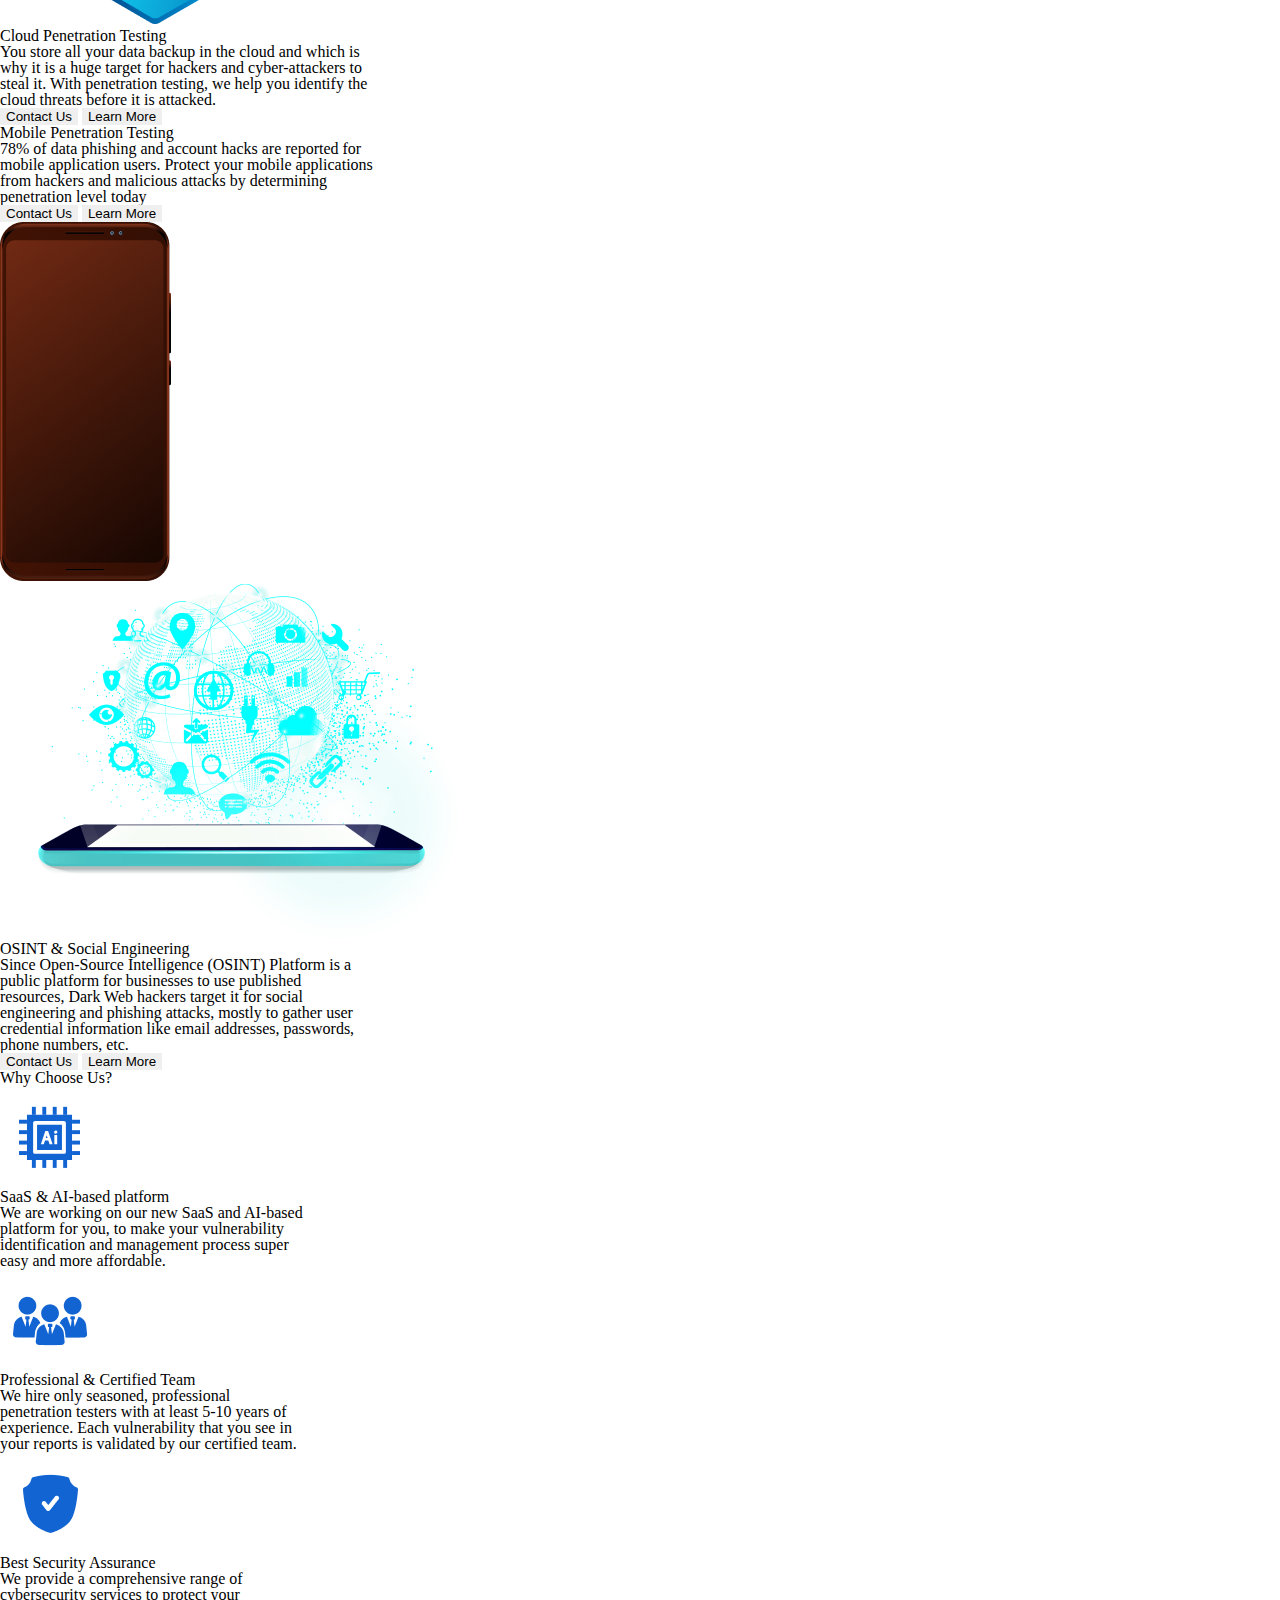
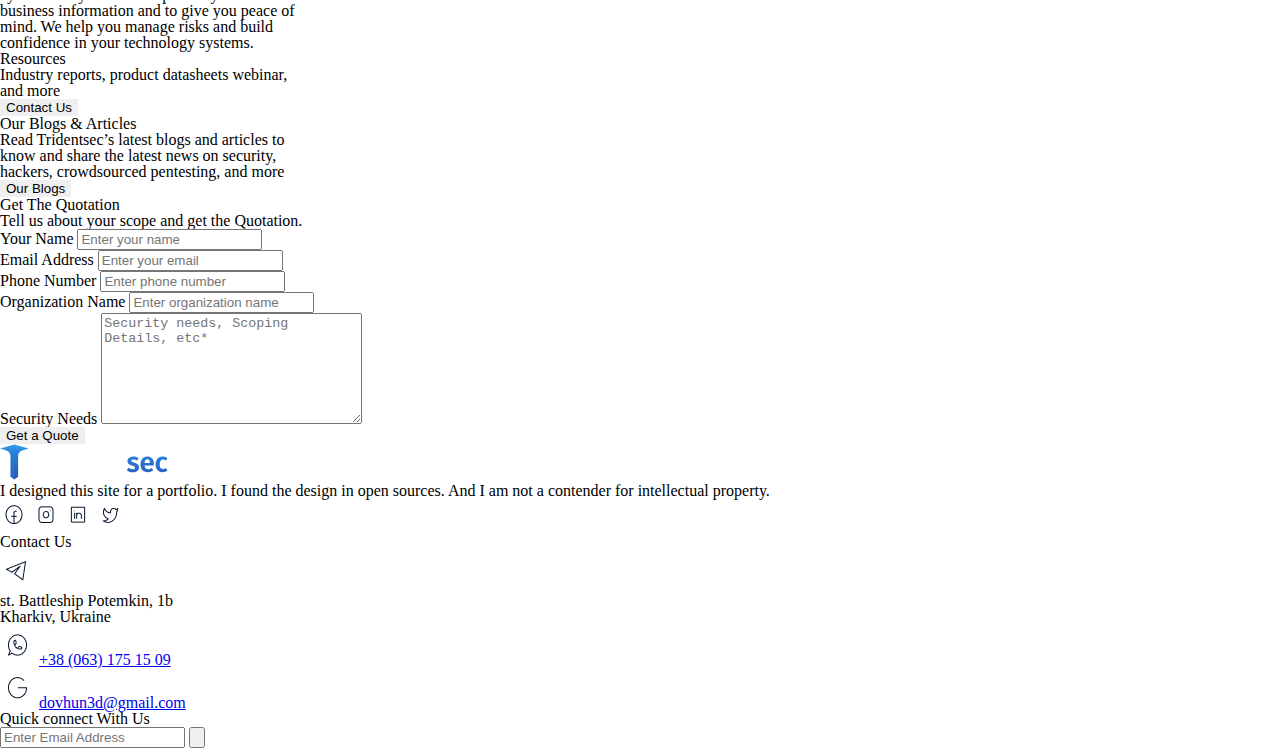
==== commit eaf43f2c: "Update index.html" ====
--- a/index.html
+++ b/index.html
@@ -7,7 +7,7 @@
     <link rel="preconnect" href="https://fonts.googleapis.com">
     <link rel="preconnect" href="https://fonts.gstatic.com" crossorigin>
     <link href="https://fonts.googleapis.com/css2?family=Inter:wght@500;600;700&family=Roboto:wght@300;400;500&display=swap" rel="stylesheet">    <link rel="stylesheet" href="/css/reset.css">
-    <link rel="stylesheet" href="/css/styles.css">
+    <link rel="stylesheet" href="tridentsec/css/styles.css">
     <title>Tridentsec.io</title>
 </head>
 <body>
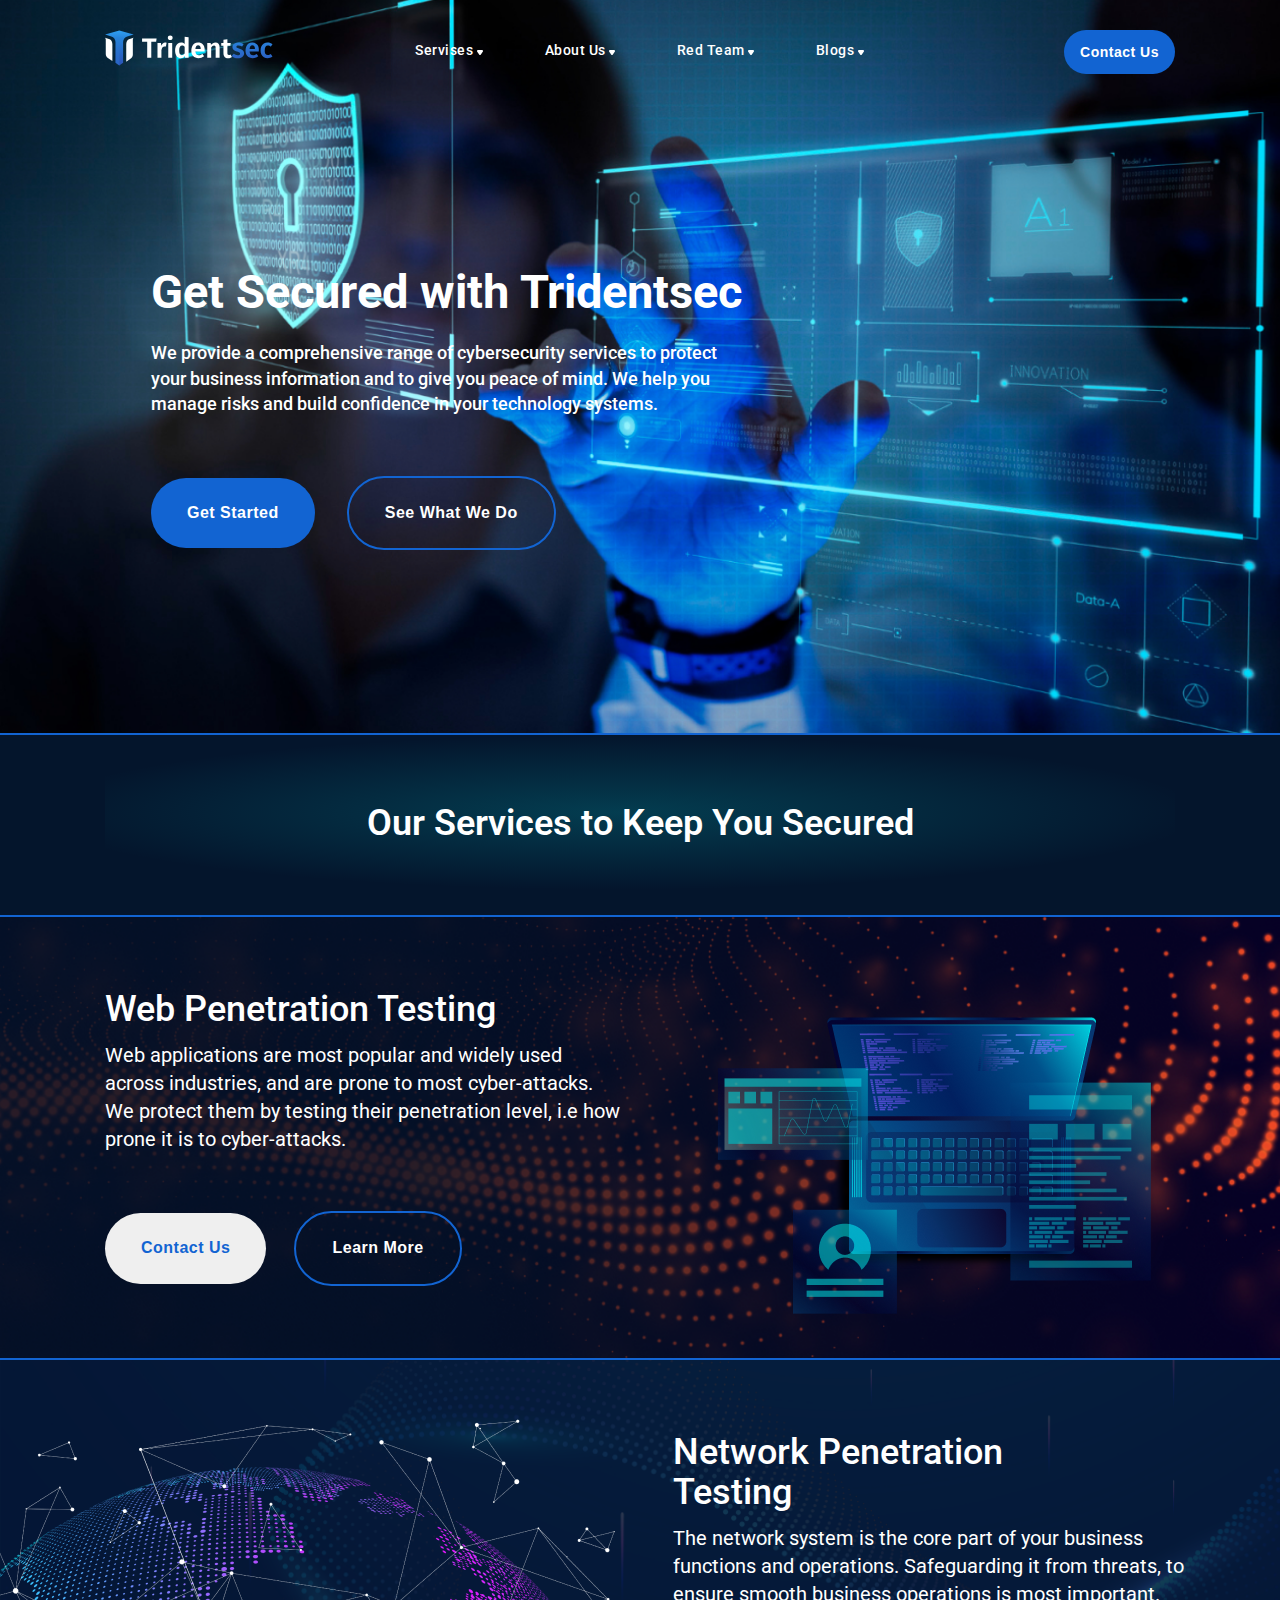
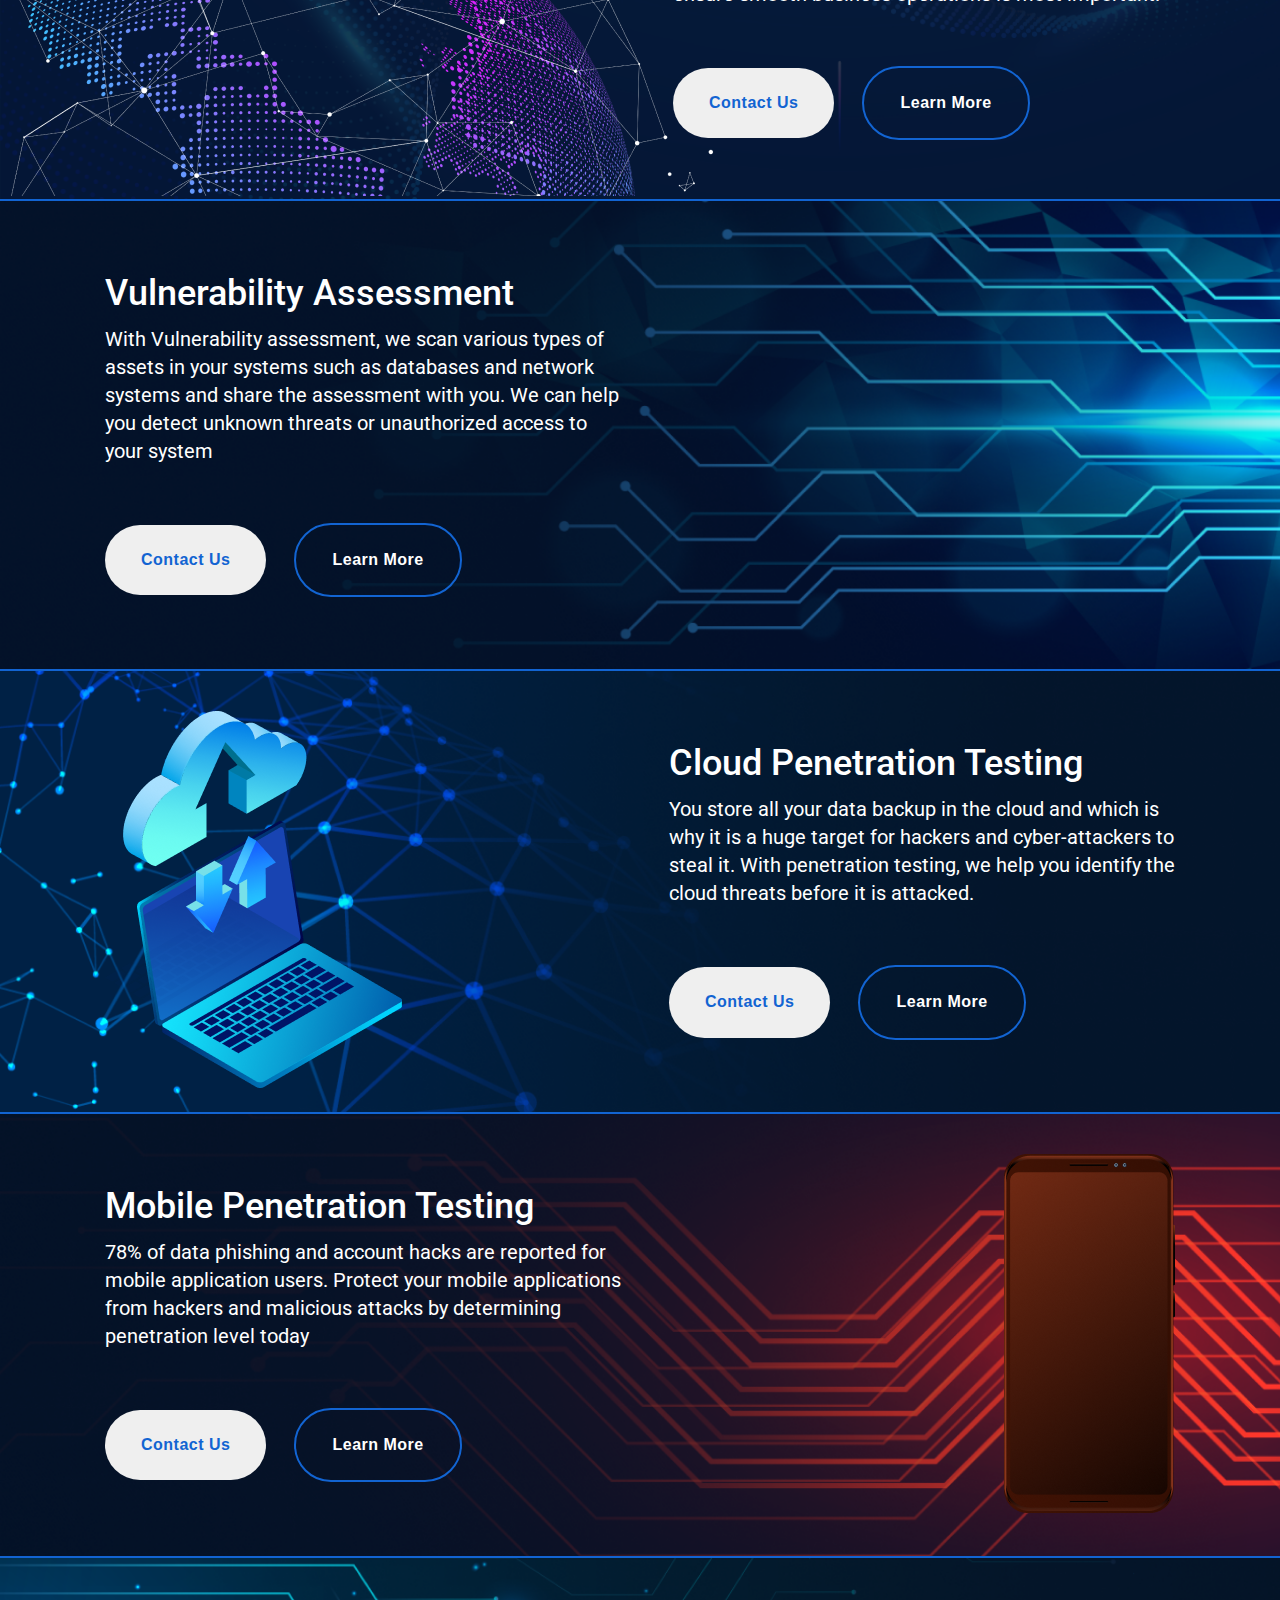
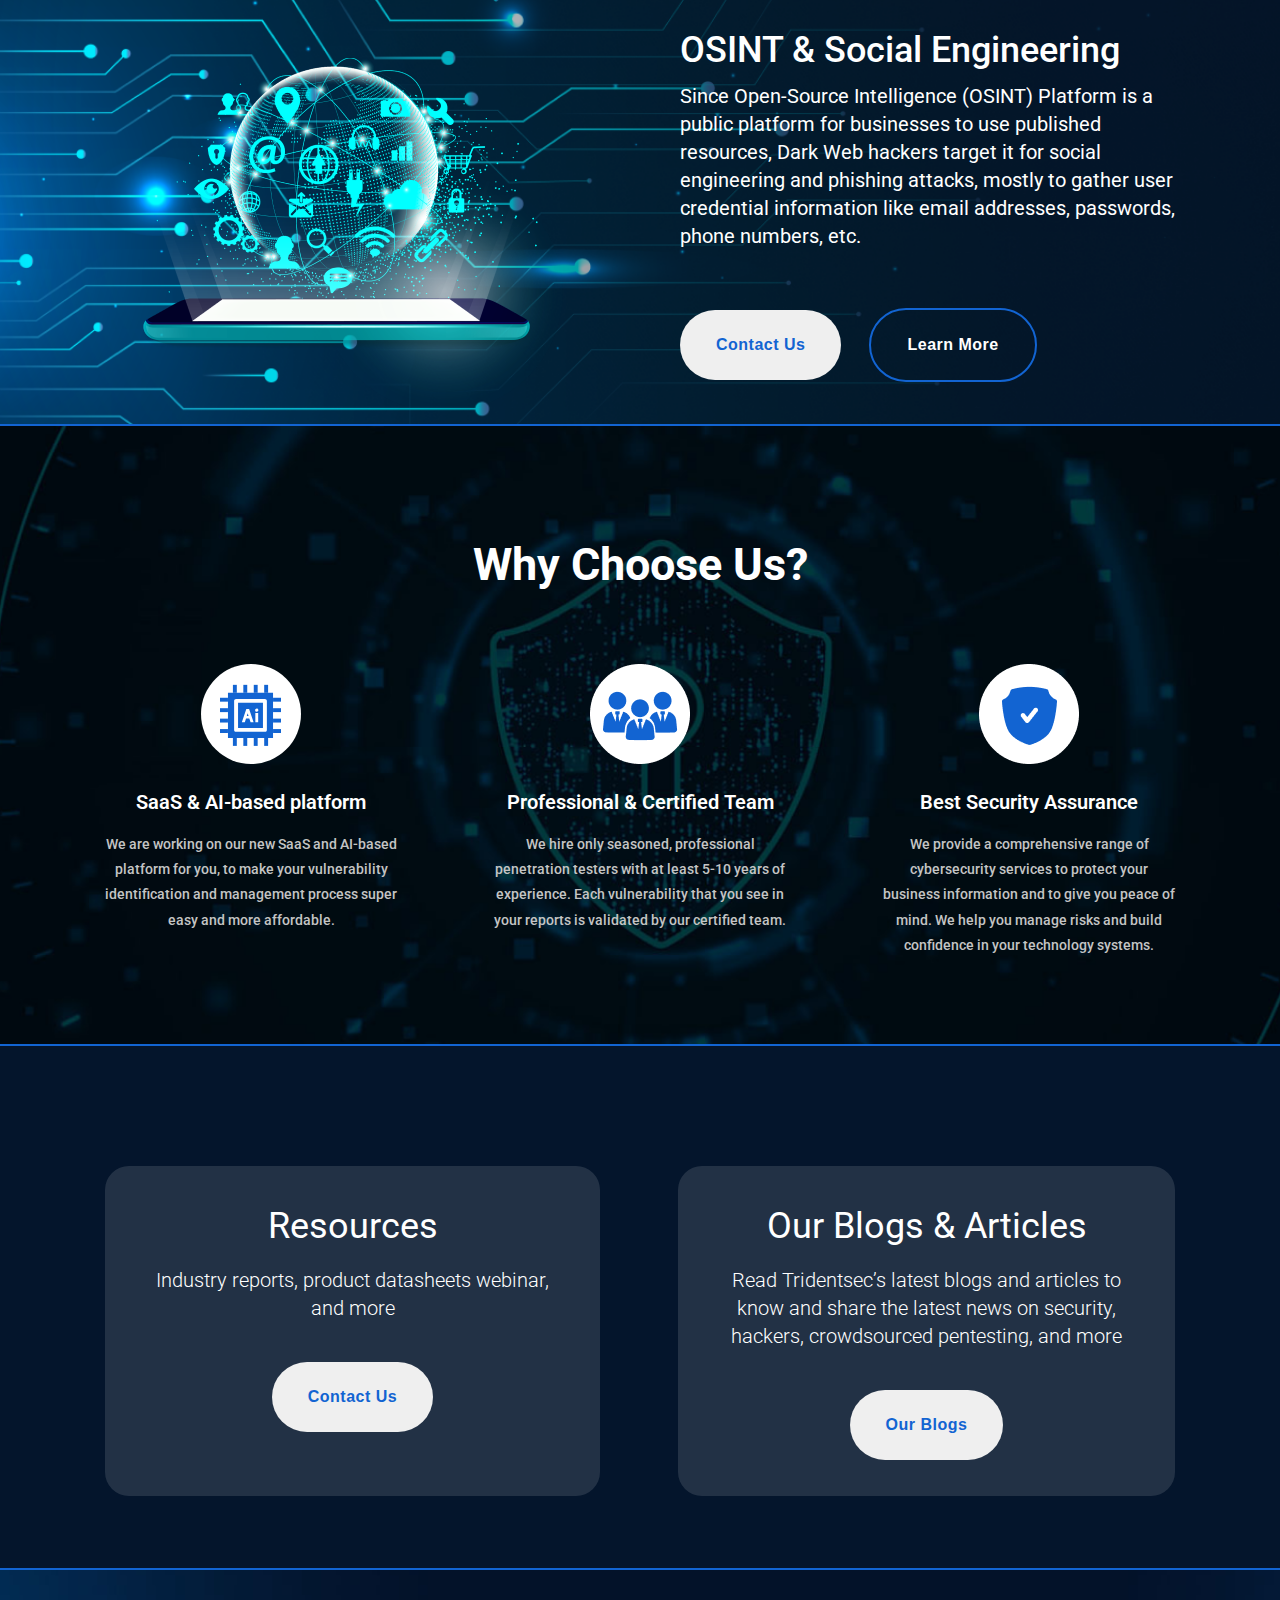
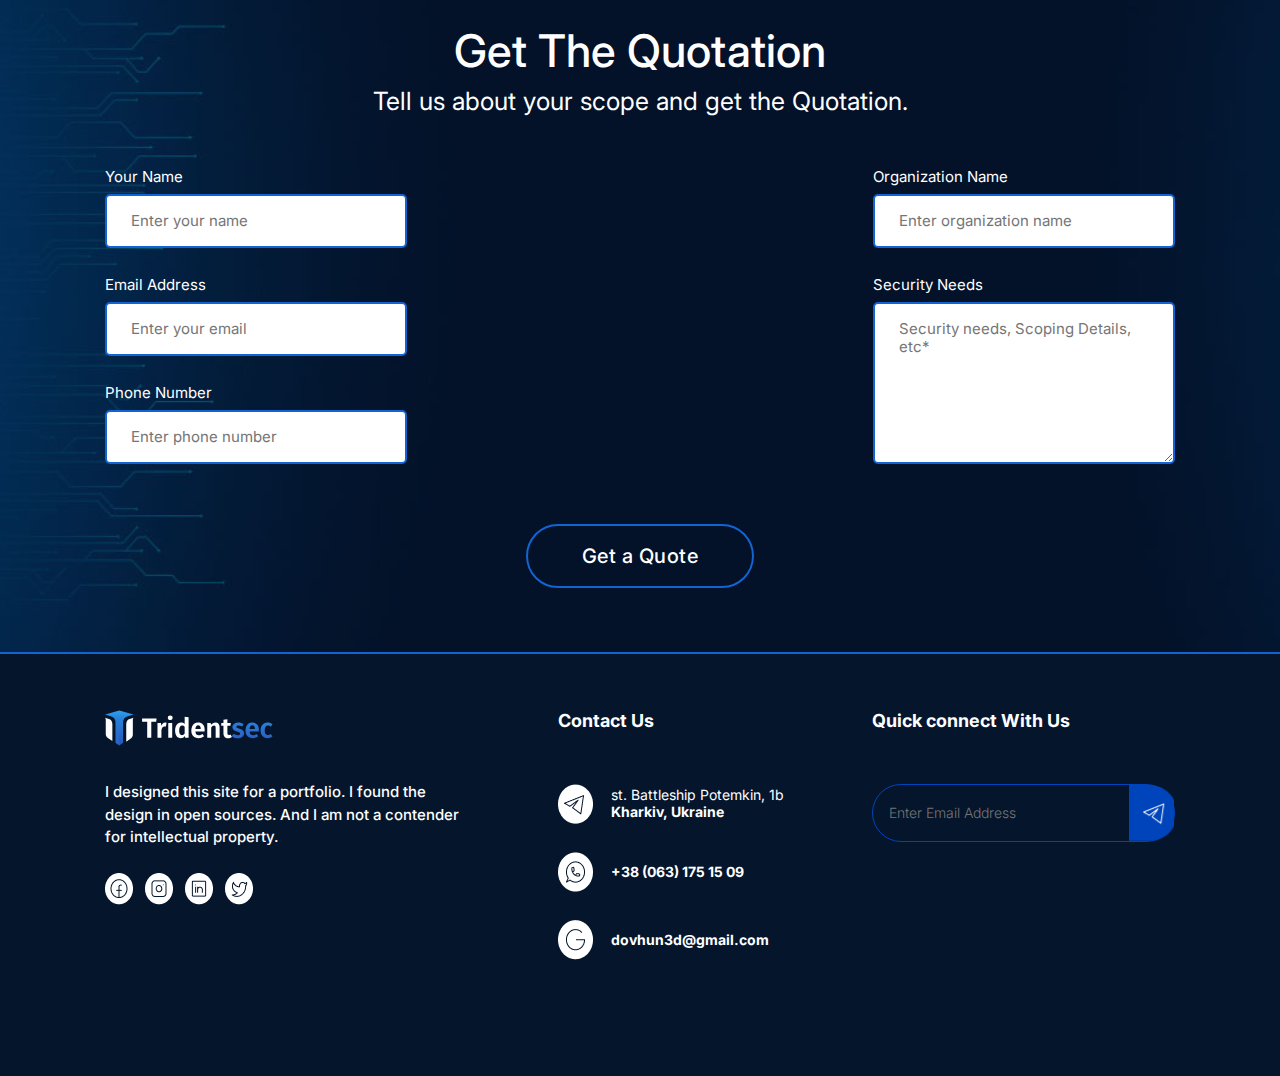
==== commit 1f4c9eca: "Update index.html" ====
--- a/index.html
+++ b/index.html
@@ -6,8 +6,9 @@
     <meta name="viewport" content="width=device-width, initial-scale=1.0">
     <link rel="preconnect" href="https://fonts.googleapis.com">
     <link rel="preconnect" href="https://fonts.gstatic.com" crossorigin>
-    <link href="https://fonts.googleapis.com/css2?family=Inter:wght@500;600;700&family=Roboto:wght@300;400;500&display=swap" rel="stylesheet">    <link rel="stylesheet" href="/css/reset.css">
-    <link rel="stylesheet" href="tridentsec/css/styles.css">
+    <link href="https://fonts.googleapis.com/css2?family=Inter:wght@500;600;700&family=Roboto:wght@300;400;500&display=swap" rel="stylesheet">
+    <link rel="stylesheet" href="/css/reset.css">
+    <link rel="stylesheet" href="/css/styles.css">
     <title>Tridentsec.io</title>
 </head>
 <body>
--- a/css/styles.css
+++ b/css/styles.css
@@ -0,0 +1,955 @@
+/* Body Styles */
+
+body {
+    font-family: 'Inter', sans-serif;
+    font-family: 'Roboto', sans-serif;
+    background: #04152C;
+}
+
+body::-webkit-scrollbar { 
+    display: none;
+}
+
+a {
+    text-decoration: none;
+}
+
+/* Section Styles */
+
+.main {
+    background-image: url(/img/background-header.png);
+    height: 100%;
+    background-repeat: no-repeat;
+    background-size: cover;
+    position: relative;
+}
+
+/* ////////////////////////////// */
+
+/* Header Styles */
+
+header {
+    display: flex;
+    flex-direction: row;
+    justify-content: space-between;
+    width: 1070px;
+    margin: 0 auto;
+    padding-top: 30px;
+}
+
+.logo-style:hover {
+    background-color: rgba(7, 86, 177, 0.2);
+    border-radius: 8px;
+    box-shadow: 0 0 20px rgba(7, 86, 177, 0.5);
+}
+
+.button-header {
+    padding: 12px 16px;
+    border-radius: 48px;
+    background: #1264D2;
+    font-style: normal;
+    font-weight: 700;
+    font-size: 14px;
+    line-height: 20px;
+    letter-spacing: 0.5px;
+    font-feature-settings: 'salt' on, 'liga' off;
+    color: #FFFFFF;
+    cursor: pointer;
+}
+
+.button-header:hover {
+    box-shadow: 0 0 20px rgba(7, 86, 177, 0.5);
+}
+
+/* Navigation Styles */
+.dropdown-container {
+    display: inline-block;
+    position: relative;
+}
+
+.dropdown-menu {
+    display: none;
+    position: absolute;
+    background-color: rgba(7, 86, 177, 0.5);;
+    width: 220px;
+    overflow: auto;
+    box-shadow: 0px 10px 10px 0px rgba(0,0,0,0.4);
+}
+
+.dropdown-container:hover .dropdown-menu {
+    display: block;
+}
+
+.dropdown-menu a {
+    display: block;
+    font-family: 'Inter';
+    font-style: normal;
+    font-weight: 500;
+    font-size: 14px;
+    line-height: 20px;
+    letter-spacing: 0.5px;
+    font-feature-settings: 'salt' on, 'liga' off;
+    color: rgb(255, 255, 255);
+    padding: 7px;
+}
+
+.dropdown-menu a:hover {
+    box-shadow: 0 0 20px rgba(7, 86, 177, 0.5);
+    background-color: #040b16;
+}
+
+.navigation {
+    padding-top: 10px;
+}
+
+/* style navigation buttons */
+.nav-but {
+    text-decoration: none;
+}
+
+.nav-but:hover {
+    background-color: rgba(7, 86, 177, 0.2);
+    border-radius: 8px;
+    box-shadow: 0 0 20px rgba(7, 86, 177, 0.5);
+}
+
+.nav-but {
+    margin-right: 58px;
+    font-weight: 500;
+    font-size: 14px;
+    line-height: 20px;
+    letter-spacing: 0.5px;
+    font-feature-settings: 'salt' on, 'liga' off;
+    color: #FFFFFF;
+}
+
+/* ////////////////////////////// */
+/* Container description + CTO */
+
+.main-description-container {
+    padding-top: 190px;
+    padding-left: 92px;
+    padding-bottom: 183px;
+    width: 1070px;
+    margin: 0 auto;
+}
+
+.main-description-title {
+    font-style: normal;
+    font-weight: 700;
+    font-size: 47px;
+    line-height: 120%;
+    color: #FFFFFF;
+}
+
+.main-description {
+    margin-top: 20px;
+    margin-bottom: 60px;
+    font-style: normal;
+    font-weight: 500;
+    font-size: 18px;
+    line-height: 140%;
+    color: #FFFFFF;
+}
+
+/* CTO buttons */
+.but-seeus:hover {
+    box-shadow: 0 0 20px rgba(7, 86, 177, 0.5);
+}
+
+.but-getstarted:hover {
+    box-shadow: 0 0 20px rgba(7, 86, 177, 0.5);
+}
+
+.but-getstarted {
+    padding: 24px 36px;
+    border-radius: 70px;
+    font-style: normal;
+    font-weight: 700;
+    font-size: 16px;
+    line-height: 140%;
+    letter-spacing: 0.5px;
+    font-feature-settings: 'salt' on, 'liga' off;
+    color: #FFFFFF;
+    background: #1264D2;
+    margin-right: 28px;
+    cursor: pointer;
+}
+
+.but-seeus {
+    padding: 24px 36px;
+    border-radius: 70px;
+    font-style: normal;
+    font-weight: 700;
+    font-size: 16px;
+    line-height: 140%;
+    letter-spacing: 0.5px;
+    font-feature-settings: 'salt' on, 'liga' off;
+    color: #FFFFFF;
+    border: 2px solid #1264D2;
+    background: none;
+    cursor: pointer;
+
+}
+
+/* ////////////////////// */
+/* Section with Our Servises */
+
+/* Main container with Our Servises */
+.our-servises {
+    display: flex;
+    flex-direction: column;
+    border-top: 2px solid #1264D2;
+
+}
+
+/* Conteiner with title Our Servises */
+.our-servises-title-conteiner {
+    display: flex;
+    flex-direction: column;
+    justify-content: center;
+    align-items: center;
+    width: 1070px;
+    margin: 0 auto;
+    background: radial-gradient(54.92% 43.02% at 47.85% 43.02%, rgba(1, 242, 244, 0.18) 0%, rgba(1, 242, 244, 0) 100%);
+}
+
+/* Style Title Our Servises */
+.our-servises-title {
+    padding-top: 64px;
+    padding-bottom: 68px;
+    font-style: normal;
+    font-weight: 600;
+    font-size: 36px;
+    line-height: 48px;
+    color: #FFFFFF;
+    align-self: center;
+}
+
+/* /// */
+/* Conteiner about Web Penetration */
+.os-webpenetration {
+    background-image: url(/img/wp-background.png);
+    height: 100%;
+    background-repeat: no-repeat;
+    background-size: cover;
+    display: flex;
+    flex-direction: row;
+    border-top: 2px solid #1264D2;
+    border-bottom: 2px solid #1264D2;
+
+    
+}
+
+/* Conteiner with title, description, buttons 'Web penetrarion'(WP) */
+.wp-container {
+    width: 1070px;
+    margin: 0 auto;
+    padding: 72px;
+    position: relative;
+}
+
+/* Style title WP */
+.wp-title {
+    font-style: normal;
+    font-weight: 500;
+    font-size: 36px;
+    line-height: 40px;
+    color: #FFFFFF;
+    margin-bottom: 12px;
+}
+
+/* Style desription WP */
+.wp-description {
+    font-style: normal;
+    font-weight: 400;
+    font-size: 20px;
+    line-height: 140%;
+    font-feature-settings: 'salt' on, 'liga' off;
+    color: #FFFFFF;
+    margin-bottom: 58px;
+}
+
+/* Conteiner with buttons OS */
+/* Style button 'Contact Us' */
+.os-but-contactus {
+    font-style: normal;
+    font-weight: 700;
+    font-size: 16px;
+    line-height: 140%;
+    letter-spacing: 0.5px;
+    font-feature-settings: 'salt' on, 'liga' off;
+    color: #1264D2;
+    padding: 24px 36px;
+    border-radius: 70px;
+    margin-right: 24px;
+    cursor: pointer;
+}
+
+.os-but-contactus:hover {
+    box-shadow: 0 0 20px rgba(7, 86, 177, 0.5);
+}
+
+/* Style button 'Learn more' */
+.os-but-learnmore {
+    font-style: normal;
+    font-weight: 700;
+    font-size: 16px;
+    line-height: 140%;
+    letter-spacing: 0.5px;
+    font-feature-settings: 'salt' on, 'liga' off;
+    color: #FFFFFF;
+    border: 2px solid #1264D2;
+    border-radius: 70px;
+    padding: 24px 36px;
+    background: none;
+    cursor: pointer;
+}
+
+.os-but-learnmore:hover {
+    box-shadow: 0 0 20px rgba(7, 86, 177, 0.5);
+}
+
+/* Conteiner for image WP */
+.wp-image {
+    position: absolute;
+    top: 100px;
+    right: 96px;
+}
+
+/* /// */
+/* Conteiner about Network Penetration */
+.np-section {
+    background-image: url(/img/np-background.png);
+    height: 100%;
+    background-repeat: no-repeat;
+    background-size: cover;
+    position: relative;
+    border-bottom: 2px solid #1264D2;
+    
+}
+
+/* Conteiner with image, title, description, buttons 'Network penetrarion'(NP) */
+.np-conteiner {
+    width: 1280px;
+    margin: 0 auto;
+    position: relative;
+}
+
+/* Conteiner with title, description, buttons 'Network penetrarion'(NP) */
+.np-title-description-but {
+    position: absolute;
+    right: 0%;
+    top: 0%;
+    padding-top: 72px;
+    padding-right: 96px;
+    padding-bottom: 82px;
+
+}
+
+/* Container with image NP */
+.np-image {
+    top: 0%;
+    left: 0%;
+}
+
+/* Style title NP */
+.np-title {
+    font-style: normal;
+    font-weight: 500;
+    font-size: 36px;
+    line-height: 40px;
+    color: #FFFFFF;
+    margin-bottom: 12px;
+}
+
+/* Style desription WP */
+.np-description {
+    font-style: normal;
+    font-weight: 400;
+    font-size: 20px;
+    line-height: 140%;
+    font-feature-settings: 'salt' on, 'liga' off;
+    color: #FFFFFF;
+    margin-bottom: 58px;
+}
+
+
+/* /// */
+/* Section about Vulnerability Assessment (VA) */
+
+.va-section {
+    background-image: url(/img/va-background.png);
+    background-size: cover;
+    background-repeat: no-repeat;
+    height: 100%;
+    border-bottom: 2px solid #1264D2;
+}
+
+.va-container {
+    width: 1070px;
+    margin: 0 auto;
+    padding-top: 72px;
+    padding-bottom: 72px;
+}
+
+
+/* /// */
+/* Section about Cloud Penetration Testing (CPT) */
+.cpt-section {
+    background-image: url(/img/cpt-background.png);
+    background-size: cover;
+    background-repeat: no-repeat;
+    height: 100%;
+    border-bottom: 2px solid #1264D2;
+}
+
+.cpt-container {
+    width: 1070px;
+    margin: 0 auto;
+    display: flex;
+    flex-direction: row;
+    justify-content: space-between;
+}
+
+.cpt-title-description-but {
+    padding-top: 72px;
+    padding-bottom: 72px;
+}
+
+.cpt-image {
+    padding-top: 40px;
+}
+
+/* /// */
+/* Section about Mobile Penetration Testing (MPT) */
+.mpt-section {
+    background-image: url(/img/mpt-background.png);
+    background-size: cover;
+    background-repeat: no-repeat;
+    height: 100%;
+    border-bottom: 2px solid #1264D2;
+}
+
+.mpt-container {
+    width: 1070px;
+    margin: 0 auto;
+    display: flex;
+    flex-direction: row;
+    justify-content: space-between;
+}
+
+.mpt-title-description-but {
+    padding: 72px 0;
+}
+
+.mpt-image {
+    padding: 40px 0;
+}
+
+/* /// */
+/* Section about OSINT & Social Engineering (OSE) */
+.ose-section {
+    background-image: url(/img/ose-background.png);
+    background-size: cover;
+    background-repeat: no-repeat;
+    height: 100%;
+    border-bottom: 2px solid #1264D2;
+    
+}
+
+.ose-container {
+    width: 1070px;
+    margin: 0 auto;
+    display: flex;
+    flex-direction: row;
+    justify-content: space-between;
+}
+
+.ose-image {
+    padding-top: 100px;
+}
+
+.ose-title-description-but{
+    padding: 72px 0 42px 0;
+}
+
+/* ///////////// */
+/* Section about Why Choose Us? (WCU) */
+.wcu-section {
+    background-image: url(/img/wcu-background.png);
+    background-size: cover;
+    background-repeat: no-repeat;
+    height: 100%;
+    border-bottom: 2px solid #1264D2;
+}
+
+.wcu-title-container {
+    /* border-top: 2px solid #1264D2; */
+    width: 1070px;
+    margin: 0 auto;
+    display: flex;
+    flex-direction: row;
+    justify-content: center;
+}
+
+.wcu-main-title-container {
+    padding-top: 112px;
+    padding-bottom: 72px;
+}
+
+.wcu-title {
+    font-style: normal;
+    font-weight: 700;
+    font-size: 45px;
+    line-height: 120%;
+    color: #FFFFFF;
+}
+
+.wcu-description-container {
+    width: 1070px;
+    margin: 0 auto;
+    display: flex;
+    flex-direction: row;
+    justify-content: space-between;
+}
+
+
+.why-title {
+    font-style: normal;
+    font-weight: 600;
+    font-size: 20px;
+    line-height: 180%;
+    text-align: center;
+    color: #FFFFFF;
+    padding-bottom: 12px;
+}
+
+.why-description {
+    font-style: normal;
+    font-weight: 500;
+    font-size: 14px;
+    line-height: 180%;
+    text-align: center;
+    color: #C4C4C4;
+    padding-bottom: 86px;
+}
+
+.why-image {
+    display: block;
+    margin: 0 auto;
+    padding-bottom: 20px;
+}
+
+/* ////////////// */
+/* Section with Resources and Our Blogs & Articles (RO) */
+.section-with-ro {
+    width: 1070px;
+    margin: 0 auto;
+    display: flex;
+    flex-direction: row;
+    justify-content: space-between;
+    padding-top: 120px;
+    padding-bottom: 72px;
+}
+
+.resourse-container {
+    padding: 36px 51px 64px 51px;
+    background: rgba(255, 255, 255, 0.12);
+    border-radius: 24px;
+
+}
+
+.blog-container {
+    padding: 36px 53px;
+    background: rgba(255, 255, 255, 0.12);
+    border-radius: 24px;
+}
+
+.resource-title {
+    font-style: normal;
+    font-weight: 400;
+    font-size: 36px;
+    line-height: 48px;
+    color: #FFFFFF;
+    text-align: center;
+    padding-bottom: 16px;
+}
+
+.resource-description {
+    font-style: normal;
+    font-weight: 300;
+    font-size: 20px;
+    line-height: 140%;
+    text-align: center;
+    color: #FFFFFF;
+    padding-bottom: 40px;
+}
+
+.resource-but {
+    font-style: normal;
+    font-weight: 700;
+    font-size: 16px;
+    line-height: 140%;
+    letter-spacing: 0.5px;
+    font-feature-settings: 'salt' on, 'liga' off;
+    color: #1264D2;
+    padding: 24px 36px;
+    border-radius: 70px;
+    margin-right: 24px;
+    display: block;
+    margin: 0 auto;
+    cursor: pointer;
+}
+
+.resource-but:hover {
+    box-shadow: 0 0 20px rgba(7, 86, 177, 0.5);
+}
+
+/* ///////////////////////// */
+/* Section with Form */
+/* /////////////////////////////// */
+.sixth-page {
+    background-image: url(/img/cloud-penetration-testing/3p-background.svg);
+    background-size: cover;
+    background-repeat: no-repeat;
+    height: 100%;
+    border-bottom: 2px solid #1264D2;
+    border-top: 2px solid #1264D2;
+}
+
+/* Style title form container */
+.title-form-container {
+    width: 1070px;
+    margin: 0 auto;
+    display: flex;
+    flex-direction: column;
+    justify-content: center;
+    align-items: center;
+    padding-bottom: 64px;
+}
+
+/* style container with title and description */
+.title-description-container {
+    padding-top: 54px;
+    padding-bottom: 16px;
+}
+
+.title-sixth-page {
+    font-family: 'Inter';
+    font-style: normal;
+    font-weight: 500;
+    font-size: 45px;
+    line-height: 120%;
+    color: #FFFFFF;
+    padding-bottom: 8px;
+    text-align: center;
+}
+
+.description-sixth-page {
+    font-family: 'Inter';
+    font-style: normal;
+    font-weight: 400;
+    font-size: 25px;
+    line-height: 120%;
+    color: #FFFFFF;
+    text-align: center;
+    padding-bottom: 36px;
+}
+
+/* style container with form */
+.form-container {
+    width: 1070px;
+    margin: 0 auto;
+    display: flex;
+    flex-direction: row;
+    justify-content: space-between;
+    padding-bottom: 32px;
+    
+}
+
+/* style container with left part of form */
+.column-container {
+    display: flex;
+    flex-direction: column;
+    justify-content: flex-start;
+}
+
+/* style container for evryone input field */
+.input-container {
+    display: flex;
+    flex-direction: column;
+    justify-content: flex-start;
+}
+
+/* style label inside form */
+label {
+    font-family: 'Inter';
+    font-style: normal;
+    font-weight: 400;
+    font-size: 15px;
+    line-height: 120%;
+    color: #FFFFFF;
+    margin-bottom: 8px;
+}
+
+/* style input inside form */
+.input-form {
+    background: #FFFFFF;
+    border: 2px solid #1264D2;
+    border-radius: 5px;
+    padding: 16px 24px;
+    width: 250px;
+    margin-bottom: 28px;
+    transition: width 0.4s ease-in-out;
+    font-family: 'Inter';
+    font-style: normal;
+    font-weight: 400;
+    font-size: 15px;
+    line-height: 120%;
+    color: #000000;
+}
+
+.input-form:focus {
+    width: 450px;
+}
+
+.input-form:hover {
+    box-shadow: 0 0 20px rgba(7, 86, 177, 0.5);
+}
+
+/* style textarea inside form container */
+textarea {
+    background: #FFFFFF;
+    border: 2px solid #1264D2;
+    border-radius: 5px;
+    width: 250px;
+    padding: 16px 24px;
+    font-family: 'Inter';
+    font-style: normal;
+    font-weight: 400;
+    font-size: 15px;
+    line-height: 120%;
+    color: #FFFFFF;
+    transition: width 0.4s ease-in-out;
+
+}
+
+textarea:focus {
+    width: 450px;
+
+}
+
+textarea:hover {
+    box-shadow: 0 0 20px rgba(7, 86, 177, 0.5);
+}
+
+/* style button Get a Quote */
+.quote-but {
+    font-family: 'Inter';
+    font-style: normal;
+    font-weight: 500;
+    font-size: 20px;
+    line-height: 140%;
+    letter-spacing: 0.5px;
+    color: #FFFFFF;
+    border: 2px solid #1264D2;
+    border-radius: 150px;
+    padding: 16px 54px;
+    background: none;
+    cursor: pointer;
+}
+
+.quote-but:hover {
+    background-color: rgba(7, 86, 177, 0.2);
+    box-shadow: 0 0 20px rgba(7, 86, 177, 0.5);
+}
+
+
+/* ////////////// */
+/* Section footer */
+footer {
+    background: #04152C;
+}
+
+.section-footer {
+    padding-top: 56px;
+    padding-bottom: 64px;
+    width: 1070px;
+    margin: 0 auto;
+    display: flex;
+    flex-direction: row;
+    justify-content: space-between;
+}
+
+.logo-description {
+    width: 365px;
+    margin-top: 32px;
+    margin-bottom: 24px;
+    font-family: 'Inter';
+    font-style: normal;
+    font-weight: 500;
+    font-size: 15px;
+    line-height: 150%;
+    color: #FFFFFF;
+}
+
+.social-media {
+    display: flex;
+    flex-direction: row;
+    justify-content: flex-start;
+}
+
+.sm-imag {
+    margin-right: 12px;
+}
+
+.sm-imag:hover {
+    box-shadow: 0px 0 20px rgba(7, 86, 177, 0.5);
+}
+
+
+.contactus-container {
+    font-family: 'Inter';
+    font-style: normal;
+    font-weight: 700;
+    font-size: 18px;
+    line-height: 120%;
+    color: #FFFFFF;
+    padding-bottom: 52px;
+}
+
+.paperplane-container {
+    display: flex;
+    flex-direction: row;
+    align-items: center;
+}
+
+.paperplane-description {
+    display: flex;
+    flex-direction: column;
+    margin-left: 18px;
+}
+
+.address1 {
+    font-family: 'Inter';
+    font-style: normal;
+    font-weight: 400;
+    font-size: 14px;
+    line-height: 120%;
+    color: #FFFFFF;
+}
+
+.address2 {
+    font-family: 'Inter';
+    font-style: normal;
+    font-weight: 700;
+    font-size: 14px;
+    line-height: 120%;
+    color: #FFFFFF;
+}
+
+.cellphone-description {
+    display: flex;
+    flex-direction: row;
+    align-items: center;
+    margin-top: 28px;
+}
+
+.contact-tel {
+    font-family: 'Inter';
+    font-style: normal;
+    font-weight: 700;
+    font-size: 14px;
+    line-height: 120%;
+    color: #FFFFFF;
+    margin-left: 18px;
+}
+
+.contact-tel:hover {
+    box-shadow: 0 0 20px rgba(7, 86, 177, 0.5);
+}
+
+.email-description {
+    display: flex;
+    flex-direction: row;
+    align-items: center;
+    margin-top: 28px;
+}
+
+.contact-email {
+    font-family: 'Inter';
+    font-style: normal;
+    font-weight: 700;
+    font-size: 14px;
+    line-height: 120%;
+    color: #FFFFFF;
+    margin-left: 18px;
+}
+
+.contact-email:hover {
+    box-shadow: 0 0 20px rgba(7, 86, 177, 0.5);
+}
+
+
+.quick-container {
+    display: flex;
+    flex-direction: column;
+}
+
+.quick-title {
+    font-family: 'Inter';
+    font-style: normal;
+    font-weight: 700;
+    font-size: 18px;
+    line-height: 120%;
+    color: #FFFFFF;
+    margin-bottom: 52px;
+}
+
+.form-quick-email {
+    width: 301px;
+    border: 1px solid #0044BB;
+    border-radius: 50px;
+    /* min-height: 20px; */
+    display: flex;
+    flex-direction: row;
+    align-items: center;
+    background: none;
+}
+
+.form-quick-email:hover {
+    box-shadow: 0 0 20px rgba(7, 86, 177, 0.5);
+}
+
+.quick-email-input {
+    border: none;
+    outline: none;
+    -webkit-appearance: none;
+    width: 247px;
+    vertical-align: middle;
+    background: none;
+    padding: 16px;
+    font-family: 'Inter';
+    font-style: normal;
+    font-weight: 300;
+    font-size: 14px;
+    line-height: 120%;
+    color: rgb(255, 255, 255);
+}
+
+.quick-email-input-image {
+    border: none;
+    width: 48px;
+    height: 55.76px;
+    background-image: url(/img/quick-image-button.png);
+    background-size: cover;
+    background-repeat: no-repeat;
+    background-color: rgba(255, 255, 255, 0.0001);
+    cursor: pointer;
+}
+
+.quick-email-input-image:hover {
+    box-shadow: 0 0 20px rgba(7, 86, 177, 0.5);
+}
+
